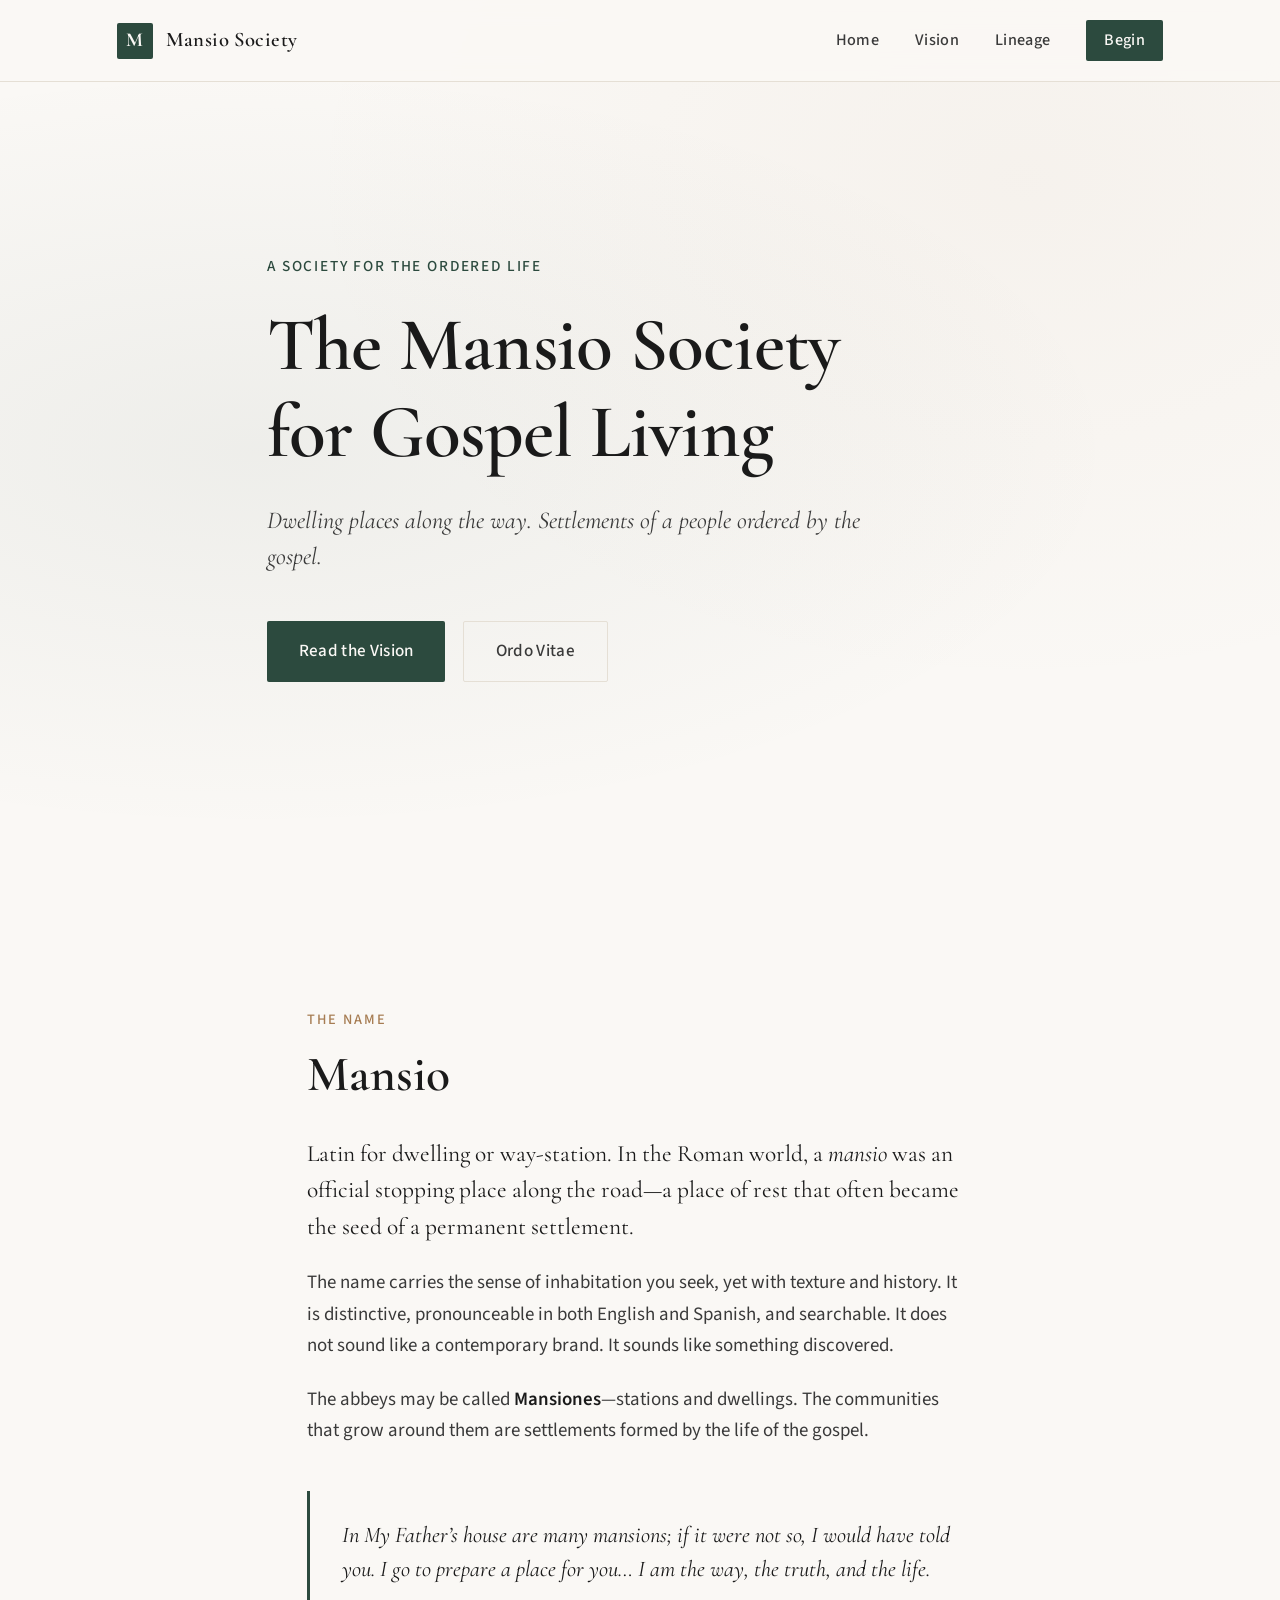
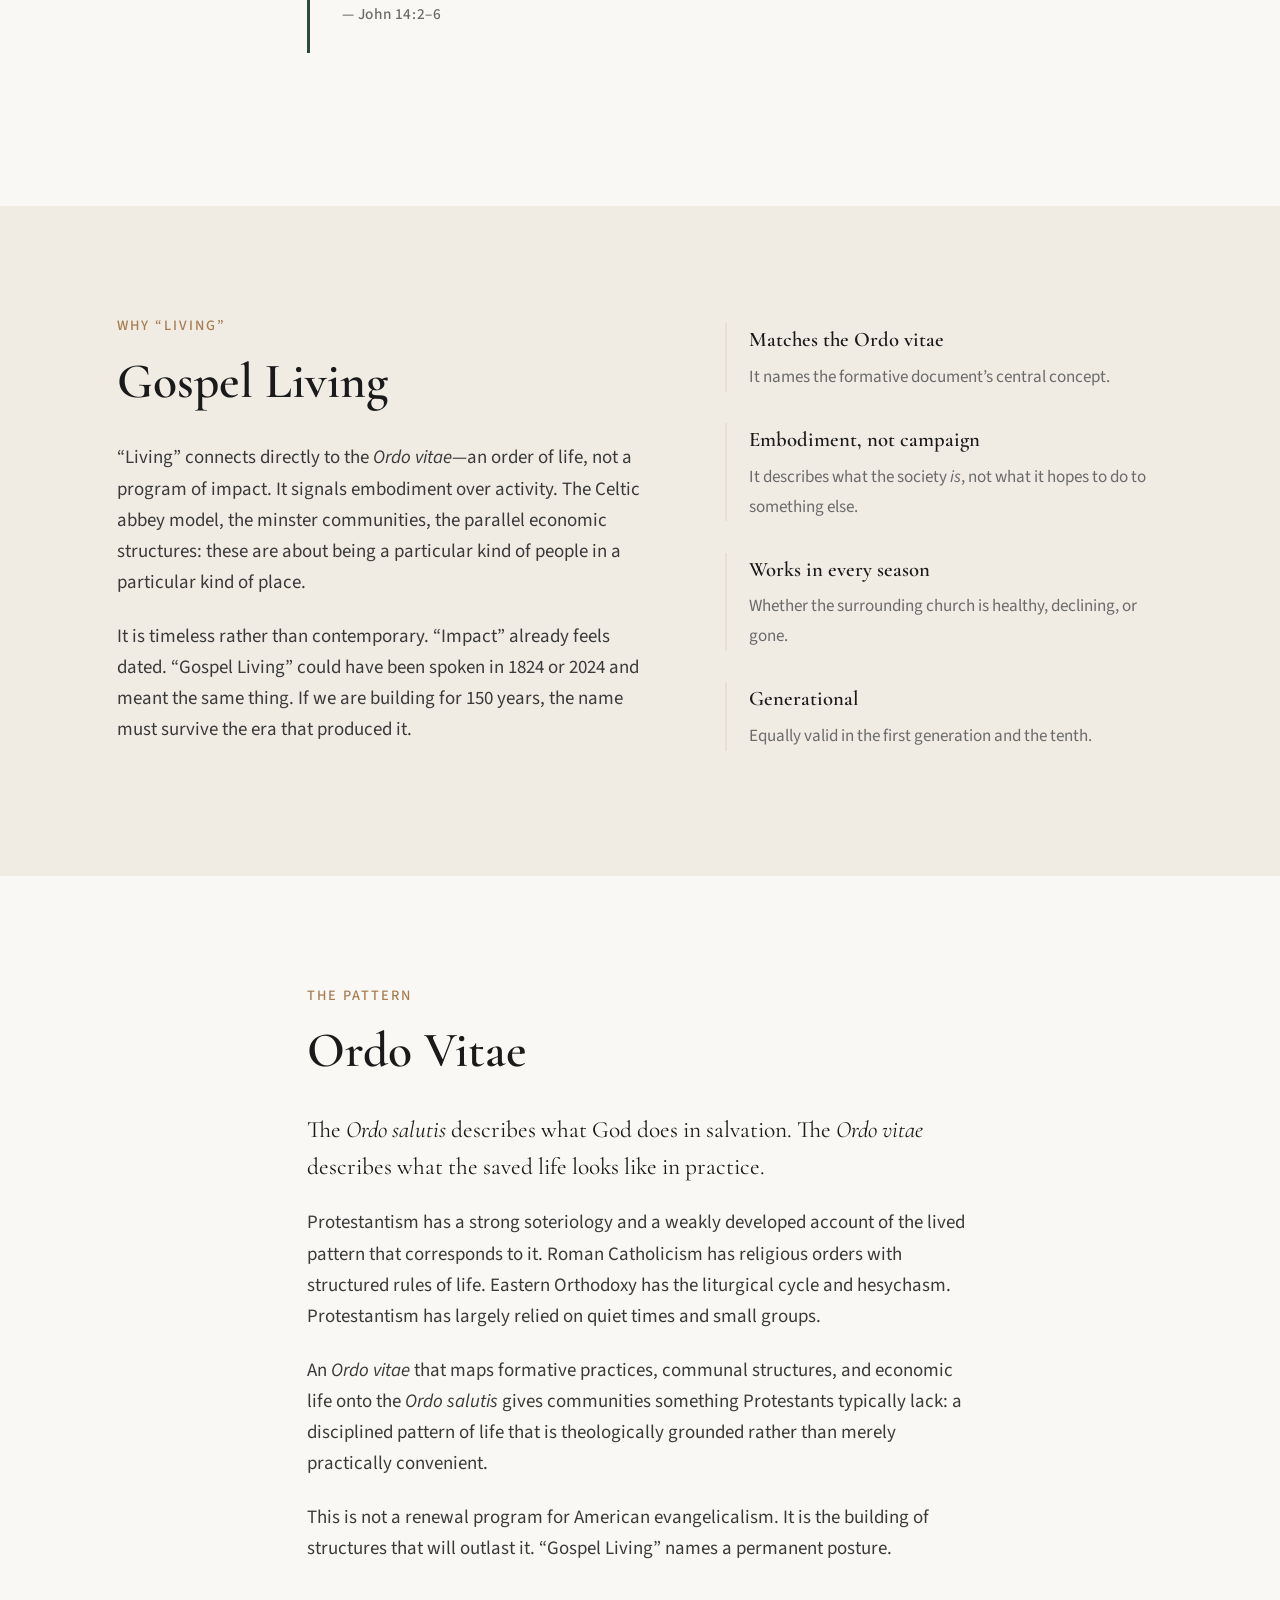
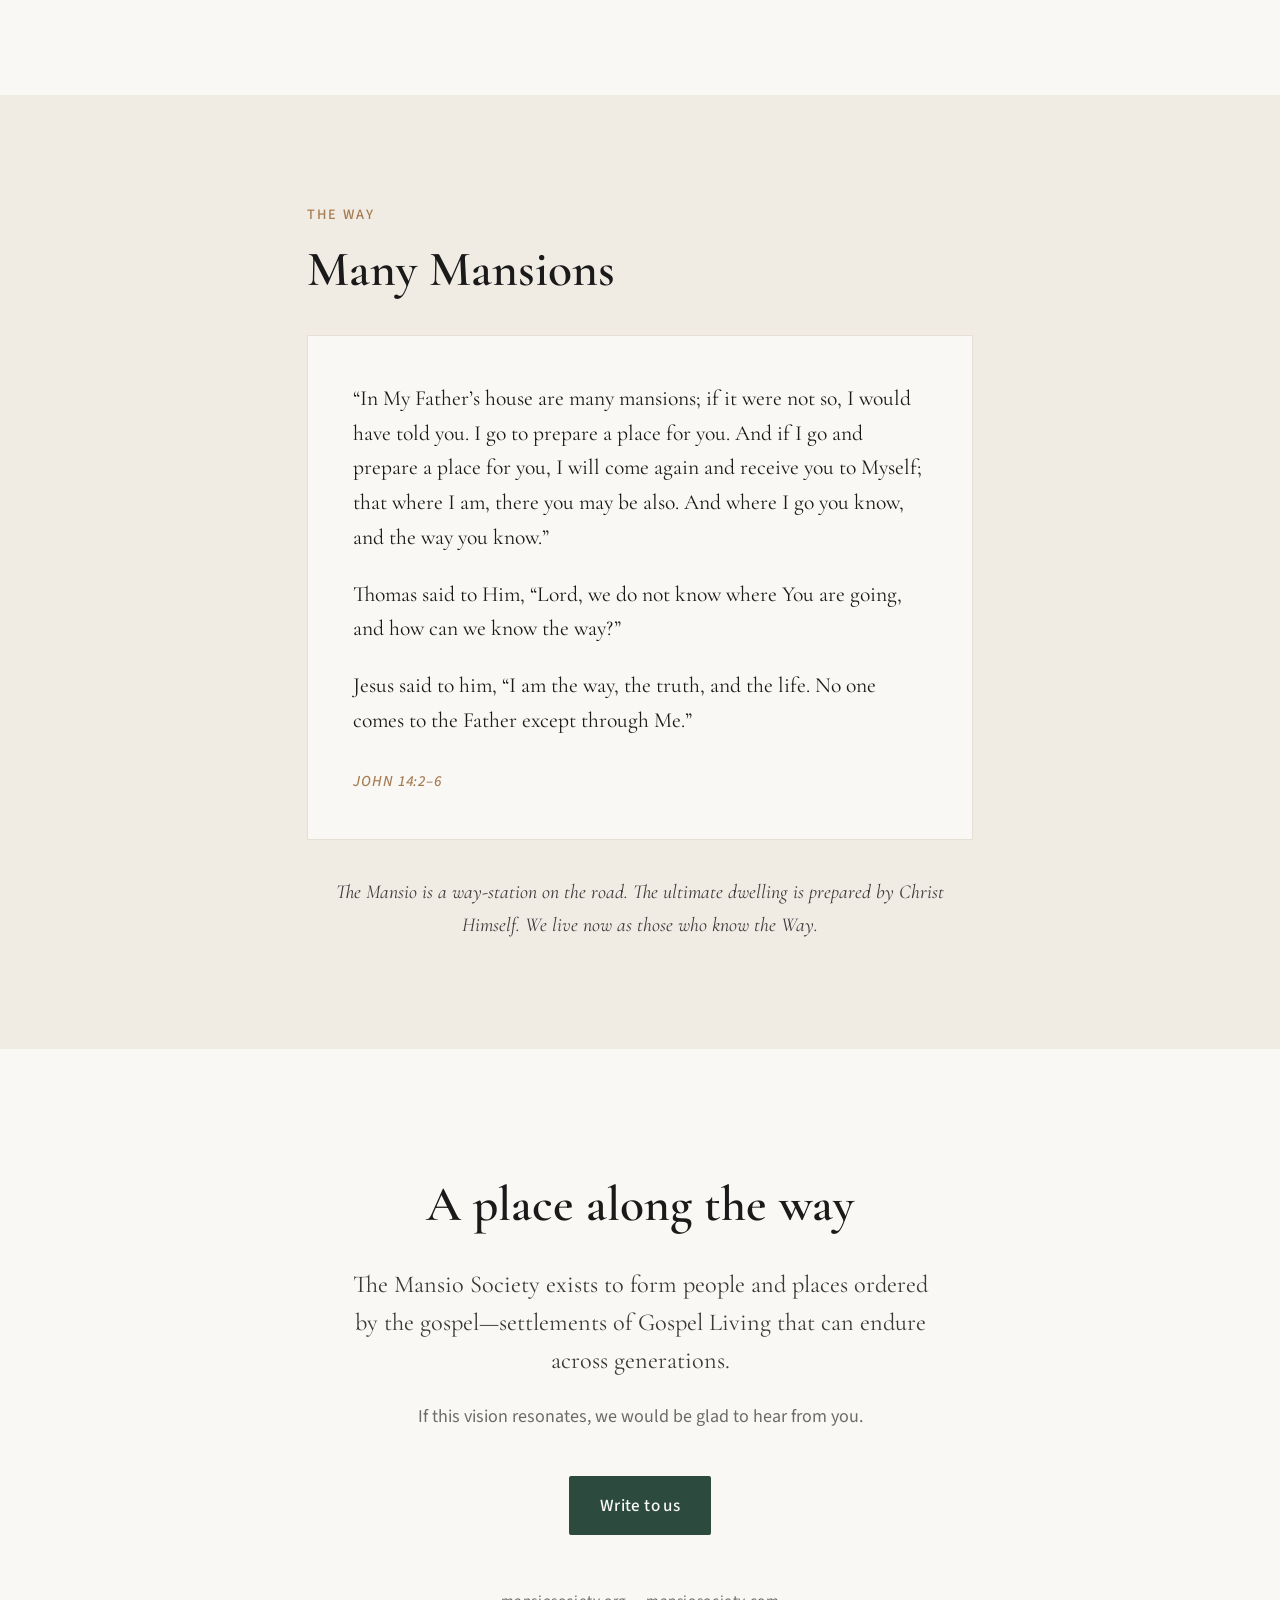
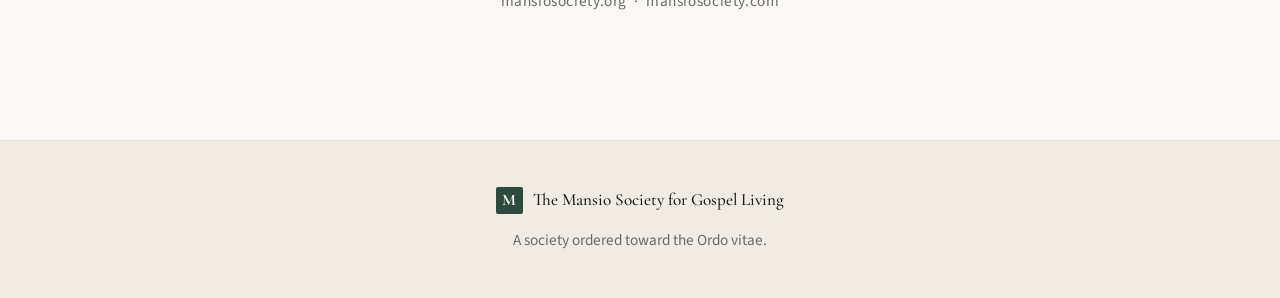
==== index.html @ 3f47507f "Initial Inhabit site for GitHub Pages." ====
<!DOCTYPE html>
<html lang="en">
<head>
  <meta charset="UTF-8">
  <meta name="viewport" content="width=device-width, initial-scale=1.0">
  <title>The Mansio Society for Gospel Living</title>
  <meta name="description" content="The Mansio Society for Gospel Living — a society ordered toward the Ordo vitae: the pattern of life that corresponds to the gospel.">
  <link rel="preconnect" href="https://fonts.googleapis.com">
  <link rel="preconnect" href="https://fonts.gstatic.com" crossorigin>
  <link href="https://fonts.googleapis.com/css2?family=Cormorant+Garamond:ital,wght@0,400;0,500;0,600;0,700;1,400;1,500&family=Source+Sans+3:ital,wght@0,300;0,400;0,500;0,600;1,400&display=swap" rel="stylesheet">
  <link rel="stylesheet" href="styles.css">
</head>
<body>
  <!-- Navigation -->
  <header class="site-header">
    <div class="container header-inner">
      <a href="index.html" class="logo">
        <span class="logo-mark">M</span>
        <span class="logo-text">Mansio Society</span>
      </a>
      <nav class="nav">
        <a href="index.html">Home</a>
        <a href="vision.html">Vision</a>
        <a href="intellectual-lineage.html">Lineage</a>
        <a href="index.html#contact" class="nav-cta">Begin</a>
      </nav>
      <button class="menu-toggle" aria-label="Menu">
        <span></span><span></span>
      </button>
    </div>
  </header>

  <!-- Hero -->
  <section class="hero">
    <div class="hero-bg"></div>
    <div class="container hero-content">
      <p class="eyebrow">A society for the ordered life</p>
      <h1>The Mansio Society<br>for Gospel Living</h1>
      <p class="hero-lead">
        Dwelling places along the way. Settlements of a people ordered by the gospel.
      </p>
      <div class="hero-actions">
        <a href="vision.html" class="btn btn-primary">Read the Vision</a>
        <a href="index.html#ordo" class="btn btn-ghost">Ordo Vitae</a>
      </div>
    </div>
  </section>

  <!-- The Name -->
  <section id="name" class="section section-name">
    <div class="container narrow">
      <p class="section-label">The Name</p>
      <h2>Mansio</h2>
      <div class="prose">
        <p class="lead">
          Latin for dwelling or way-station. In the Roman world, a <em>mansio</em> was an official stopping place along the road—a place of rest that often became the seed of a permanent settlement.
        </p>
        <p>
          The name carries the sense of inhabitation you seek, yet with texture and history. It is distinctive, pronounceable in both English and Spanish, and searchable. It does not sound like a contemporary brand. It sounds like something discovered.
        </p>
        <p>
          The abbeys may be called <strong>Mansiones</strong>—stations and dwellings. The communities that grow around them are settlements formed by the life of the gospel.
        </p>
        <blockquote>
          In My Father’s house are many mansions; if it were not so, I would have told you. I go to prepare a place for you… I am the way, the truth, and the life.
          <cite>— John 14:2–6</cite>
        </blockquote>
      </div>
    </div>
  </section>

  <!-- Gospel Living -->
  <section id="living" class="section section-living">
    <div class="container">
      <div class="two-col">
        <div class="col-text">
          <p class="section-label">Why “Living”</p>
          <h2>Gospel Living</h2>
          <div class="prose">
            <p>
              “Living” connects directly to the <em>Ordo vitae</em>—an order of life, not a program of impact. It signals embodiment over activity. The Celtic abbey model, the minster communities, the parallel economic structures: these are about being a particular kind of people in a particular kind of place.
            </p>
            <p>
              It is timeless rather than contemporary. “Impact” already feels dated. “Gospel Living” could have been spoken in 1824 or 2024 and meant the same thing. If we are building for 150 years, the name must survive the era that produced it.
            </p>
          </div>
        </div>
        <div class="col-points">
          <ul class="point-list">
            <li>
              <strong>Matches the Ordo vitae</strong>
              <span>It names the formative document’s central concept.</span>
            </li>
            <li>
              <strong>Embodiment, not campaign</strong>
              <span>It describes what the society <em>is</em>, not what it hopes to do to something else.</span>
            </li>
            <li>
              <strong>Works in every season</strong>
              <span>Whether the surrounding church is healthy, declining, or gone.</span>
            </li>
            <li>
              <strong>Generational</strong>
              <span>Equally valid in the first generation and the tenth.</span>
            </li>
          </ul>
        </div>
      </div>
    </div>
  </section>

  <!-- Ordo Vitae -->
  <section id="ordo" class="section section-ordo">
    <div class="container narrow">
      <p class="section-label">The Pattern</p>
      <h2>Ordo Vitae</h2>
      <div class="prose">
        <p class="lead">
          The <em>Ordo salutis</em> describes what God does in salvation. The <em>Ordo vitae</em> describes what the saved life looks like in practice.
        </p>
        <p>
          Protestantism has a strong soteriology and a weakly developed account of the lived pattern that corresponds to it. Roman Catholicism has religious orders with structured rules of life. Eastern Orthodoxy has the liturgical cycle and hesychasm. Protestantism has largely relied on quiet times and small groups.
        </p>
        <p>
          An <em>Ordo vitae</em> that maps formative practices, communal structures, and economic life onto the <em>Ordo salutis</em> gives communities something Protestants typically lack: a disciplined pattern of life that is theologically grounded rather than merely practically convenient.
        </p>
        <p>
          This is not a renewal program for American evangelicalism. It is the building of structures that will outlast it. “Gospel Living” names a permanent posture.
        </p>
      </div>
    </div>
  </section>

  <!-- Scripture / The Way -->
  <section id="scripture" class="section section-scripture">
    <div class="container narrow">
      <p class="section-label">The Way</p>
      <h2>Many Mansions</h2>
      <div class="scripture-block">
        <p>
          “In My Father’s house are many mansions; if it were not so, I would have told you. I go to prepare a place for you. And if I go and prepare a place for you, I will come again and receive you to Myself; that where I am, there you may be also. And where I go you know, and the way you know.”
        </p>
        <p>
          Thomas said to Him, “Lord, we do not know where You are going, and how can we know the way?”
        </p>
        <p>
          Jesus said to him, “I am the way, the truth, and the life. No one comes to the Father except through Me.”
        </p>
        <cite>John 14:2–6</cite>
      </div>
      <p class="scripture-note">
        The Mansio is a way-station on the road. The ultimate dwelling is prepared by Christ Himself. We live now as those who know the Way.
      </p>
    </div>
  </section>

  <!-- Closing invitation -->
  <section id="contact" class="section section-invite">
    <div class="container narrow center">
      <h2>A place along the way</h2>
      <p class="invite-text">
        The Mansio Society exists to form people and places ordered by the gospel—settlements of Gospel Living that can endure across generations.
      </p>
      <p class="invite-sub">
        If this vision resonates, we would be glad to hear from you.
      </p>
      <a href="mailto:hello@mansiosociety.org" class="btn btn-primary">Write to us</a>
      <p class="domains">
        mansiosociety.org &nbsp;·&nbsp; mansiosociety.com
      </p>
    </div>
  </section>

  <!-- Footer -->
  <footer class="site-footer">
    <div class="container footer-inner">
      <div class="footer-brand">
        <span class="logo-mark small">M</span>
        <span>The Mansio Society for Gospel Living</span>
      </div>
      <p class="footer-note">
        A society ordered toward the Ordo vitae.
      </p>
    </div>
  </footer>

  <script>
    // Simple mobile menu
    const toggle = document.querySelector('.menu-toggle');
    const nav = document.querySelector('.nav');
    toggle?.addEventListener('click', () => {
      nav.classList.toggle('open');
      toggle.classList.toggle('open');
    });

    // Smooth scroll for anchor links
    document.querySelectorAll('a[href^="#"]').forEach(anchor => {
      anchor.addEventListener('click', function (e) {
        e.preventDefault();
        const target = document.querySelector(this.getAttribute('href'));
        if (target) {
          target.scrollIntoView({ behavior: 'smooth', block: 'start' });
          nav.classList.remove('open');
          toggle.classList.remove('open');
        }
      });
    });
  </script>
</body>
</html>
---- styles.css ----
/* ========================================
   The Mansio Society for Gospel Living
   Clean, contemplative, classical aesthetic
   ======================================== */

:root {
  --ink: #1a1a1a;
  --ink-soft: #3a3a3a;
  --muted: #6b6b6b;
  --paper: #faf8f5;
  --paper-dark: #f0ebe3;
  --accent: #2c4a3e;          /* deep forest green */
  --accent-light: #3d6b58;
  --gold: #a67c52;
  --border: #e5dfd5;
  --serif: 'Cormorant Garamond', Georgia, serif;
  --sans: 'Source Sans 3', system-ui, sans-serif;
}

*, *::before, *::after {
  box-sizing: border-box;
  margin: 0;
  padding: 0;
}

html {
  scroll-behavior: smooth;
  font-size: 18px;
}

body {
  font-family: var(--sans);
  font-weight: 400;
  line-height: 1.65;
  color: var(--ink);
  background: var(--paper);
  -webkit-font-smoothing: antialiased;
}

img { max-width: 100%; display: block; }
a { color: inherit; text-decoration: none; }
ul { list-style: none; }

.container {
  width: 100%;
  max-width: 1100px;
  margin: 0 auto;
  padding: 0 1.5rem;
}

.container.narrow {
  max-width: 720px;
}

.center { text-align: center; }

/* ========== Header ========== */
.site-header {
  position: fixed;
  top: 0;
  left: 0;
  right: 0;
  z-index: 100;
  background: rgba(250, 248, 245, 0.92);
  backdrop-filter: blur(12px);
  border-bottom: 1px solid var(--border);
}

.header-inner {
  display: flex;
  align-items: center;
  justify-content: space-between;
  height: 4.5rem;
}

.logo {
  display: flex;
  align-items: center;
  gap: 0.7rem;
  font-family: var(--serif);
  font-weight: 600;
  font-size: 1.15rem;
  letter-spacing: 0.02em;
}

.logo-mark {
  display: flex;
  align-items: center;
  justify-content: center;
  width: 2rem;
  height: 2rem;
  background: var(--accent);
  color: var(--paper);
  font-family: var(--serif);
  font-weight: 700;
  font-size: 1.1rem;
  border-radius: 2px;
}

.logo-mark.small {
  width: 1.5rem;
  height: 1.5rem;
  font-size: 0.9rem;
}

.nav {
  display: flex;
  align-items: center;
  gap: 2rem;
}

.nav a {
  font-size: 0.9rem;
  font-weight: 500;
  color: var(--ink-soft);
  letter-spacing: 0.02em;
  transition: color 0.2s;
}

.nav a:hover {
  color: var(--accent);
}

.nav-cta {
  padding: 0.4rem 1rem;
  background: var(--accent);
  color: var(--paper) !important;
  border-radius: 2px;
  font-weight: 500;
}

.nav-cta:hover {
  background: var(--accent-light);
}

.menu-toggle {
  display: none;
  flex-direction: column;
  gap: 5px;
  background: none;
  border: none;
  cursor: pointer;
  padding: 0.5rem;
}

.menu-toggle span {
  display: block;
  width: 22px;
  height: 1.5px;
  background: var(--ink);
  transition: 0.2s;
}

/* ========== Hero ========== */
.hero {
  position: relative;
  min-height: 100vh;
  display: flex;
  align-items: center;
  padding: 8rem 0 6rem;
  overflow: hidden;
}

.hero-bg {
  position: absolute;
  inset: 0;
  background:
    radial-gradient(ellipse at 20% 50%, rgba(44, 74, 62, 0.06) 0%, transparent 60%),
    radial-gradient(ellipse at 80% 20%, rgba(166, 124, 82, 0.05) 0%, transparent 50%),
    var(--paper);
  z-index: -1;
}

.hero-content {
  max-width: 800px;
}

.eyebrow {
  font-size: 0.85rem;
  font-weight: 500;
  letter-spacing: 0.12em;
  text-transform: uppercase;
  color: var(--accent);
  margin-bottom: 1.25rem;
}

.hero h1 {
  font-family: var(--serif);
  font-weight: 600;
  font-size: clamp(2.6rem, 6vw, 4.2rem);
  line-height: 1.15;
  letter-spacing: -0.01em;
  color: var(--ink);
  margin-bottom: 1.5rem;
}

.hero-lead {
  font-family: var(--serif);
  font-size: 1.35rem;
  font-weight: 400;
  font-style: italic;
  color: var(--ink-soft);
  max-width: 34rem;
  margin-bottom: 2.5rem;
  line-height: 1.5;
}

.hero-actions {
  display: flex;
  flex-wrap: wrap;
  gap: 1rem;
}

/* ========== Buttons ========== */
.btn {
  display: inline-flex;
  align-items: center;
  justify-content: center;
  padding: 0.85rem 1.75rem;
  font-family: var(--sans);
  font-size: 0.95rem;
  font-weight: 500;
  letter-spacing: 0.02em;
  border-radius: 2px;
  transition: all 0.2s;
  cursor: pointer;
  border: none;
}

.btn-primary {
  background: var(--accent);
  color: var(--paper);
}

.btn-primary:hover {
  background: var(--accent-light);
}

.btn-ghost {
  background: transparent;
  color: var(--ink-soft);
  border: 1px solid var(--border);
}

.btn-ghost:hover {
  border-color: var(--accent);
  color: var(--accent);
}

/* ========== Sections ========== */
.section {
  padding: 6rem 0;
}

.section-label {
  font-size: 0.8rem;
  font-weight: 500;
  letter-spacing: 0.14em;
  text-transform: uppercase;
  color: var(--gold);
  margin-bottom: 0.75rem;
}

h2 {
  font-family: var(--serif);
  font-weight: 600;
  font-size: clamp(2rem, 4vw, 2.75rem);
  line-height: 1.2;
  margin-bottom: 1.75rem;
  color: var(--ink);
}

.prose p {
  margin-bottom: 1.25rem;
  color: var(--ink-soft);
  font-size: 1.05rem;
}

.prose .lead {
  font-family: var(--serif);
  font-size: 1.3rem;
  font-weight: 400;
  color: var(--ink);
  line-height: 1.55;
}

.prose em {
  font-style: italic;
}

.prose strong {
  font-weight: 600;
  color: var(--ink);
}

blockquote {
  margin: 2.5rem 0;
  padding: 1.5rem 0 1.5rem 1.75rem;
  border-left: 3px solid var(--accent);
  font-family: var(--serif);
  font-size: 1.25rem;
  font-style: italic;
  color: var(--ink);
  line-height: 1.5;
}

blockquote cite {
  display: block;
  margin-top: 1rem;
  font-family: var(--sans);
  font-size: 0.85rem;
  font-style: normal;
  font-weight: 500;
  letter-spacing: 0.04em;
  color: var(--muted);
}

/* ========== Two Column ========== */
.two-col {
  display: grid;
  grid-template-columns: 1.1fr 0.9fr;
  gap: 4rem;
  align-items: start;
}

.point-list {
  display: flex;
  flex-direction: column;
  gap: 1.75rem;
  padding-top: 0.5rem;
}

.point-list li {
  padding-left: 1.25rem;
  border-left: 2px solid var(--border);
}

.point-list strong {
  display: block;
  font-family: var(--serif);
  font-size: 1.15rem;
  font-weight: 600;
  color: var(--ink);
  margin-bottom: 0.25rem;
}

.point-list span {
  font-size: 0.95rem;
  color: var(--muted);
  line-height: 1.5;
}

/* ========== Scripture ========== */
.section-scripture {
  background: var(--paper-dark);
}

.scripture-block {
  margin: 2rem 0;
  padding: 2.5rem;
  background: var(--paper);
  border: 1px solid var(--border);
}

.scripture-block p {
  font-family: var(--serif);
  font-size: 1.2rem;
  line-height: 1.6;
  color: var(--ink);
  margin-bottom: 1.25rem;
}

.scripture-block p:last-of-type {
  margin-bottom: 0;
}

.scripture-block cite {
  display: block;
  margin-top: 1.75rem;
  font-family: var(--sans);
  font-size: 0.85rem;
  font-weight: 500;
  letter-spacing: 0.06em;
  text-transform: uppercase;
  color: var(--gold);
}

.scripture-note {
  font-family: var(--serif);
  font-style: italic;
  font-size: 1.1rem;
  color: var(--ink-soft);
  text-align: center;
  margin-top: 2rem;
}

/* ========== Invite ========== */
.section-invite {
  padding: 7rem 0;
}

.invite-text {
  font-family: var(--serif);
  font-size: 1.35rem;
  line-height: 1.55;
  color: var(--ink-soft);
  max-width: 32rem;
  margin: 0 auto 1.25rem;
}

.invite-sub {
  font-size: 1rem;
  color: var(--muted);
  margin-bottom: 2.5rem;
}

.domains {
  margin-top: 3rem;
  font-size: 0.85rem;
  letter-spacing: 0.04em;
  color: var(--muted);
}

/* ========== Footer ========== */
.site-footer {
  padding: 2.5rem 0;
  border-top: 1px solid var(--border);
  background: var(--paper-dark);
}

.footer-inner {
  display: flex;
  flex-direction: column;
  align-items: center;
  gap: 0.75rem;
  text-align: center;
}

.footer-brand {
  display: flex;
  align-items: center;
  gap: 0.6rem;
  font-family: var(--serif);
  font-size: 0.95rem;
  font-weight: 500;
}

.footer-note {
  font-size: 0.85rem;
  color: var(--muted);
}

/* ========== Section backgrounds ========== */
.section-name {
  background: var(--paper);
}

.section-living {
  background: var(--paper-dark);
}

.section-ordo {
  background: var(--paper);
}

/* ========== Responsive ========== */
@media (max-width: 800px) {
  .two-col {
    grid-template-columns: 1fr;
    gap: 3rem;
  }

  .nav {
    display: none;
    position: absolute;
    top: 100%;
    left: 0;
    right: 0;
    flex-direction: column;
    gap: 0;
    background: var(--paper);
    border-bottom: 1px solid var(--border);
    padding: 1rem 0;
  }

  .nav.open {
    display: flex;
  }

  .nav a {
    padding: 0.9rem 1.5rem;
    width: 100%;
  }

  .nav-cta {
    margin: 0.5rem 1.5rem;
    text-align: center;
  }

  .menu-toggle {
    display: flex;
  }

  .menu-toggle.open span:first-child {
    transform: rotate(45deg) translate(4px, 4px);
  }

  .menu-toggle.open span:last-child {
    transform: rotate(-45deg) translate(4px, -4px);
  }

  .hero {
    min-height: auto;
    padding: 7rem 0 4rem;
  }

  .section {
    padding: 4.5rem 0;
  }

  .scripture-block {
    padding: 1.75rem;
  }
}

@media (max-width: 500px) {
  html { font-size: 16px; }

  .hero h1 {
    font-size: 2.4rem;
  }

  .hero-lead {
    font-size: 1.15rem;
  }
}

/* ========================================
   Paper / Vision Page Styles
   ======================================== */

.page-paper .site-header {
  background: rgba(250, 248, 245, 0.95);
}

.nav a.active {
  color: var(--accent);
  font-weight: 600;
}

/* Paper Hero */
.paper-hero {
  padding: 8rem 0 3rem;
  text-align: center;
  background:
    radial-gradient(ellipse at 50% 0%, rgba(44, 74, 62, 0.05) 0%, transparent 60%),
    var(--paper);
}

.paper-hero h1 {
  font-family: var(--serif);
  font-weight: 600;
  font-size: clamp(2.8rem, 7vw, 4rem);
  line-height: 1.1;
  letter-spacing: -0.02em;
  margin-bottom: 0.75rem;
  color: var(--ink);
}

.paper-subtitle {
  font-family: var(--serif);
  font-size: 1.35rem;
  font-style: italic;
  color: var(--ink-soft);
  max-width: 28rem;
  margin: 0 auto;
  line-height: 1.4;
}

/* Table of Contents */
.paper-toc {
  padding: 2.5rem 0 1rem;
  margin-bottom: 1rem;
  border-bottom: 1px solid var(--border);
}

.paper-toc ol {
  list-style: none;
  counter-reset: toc;
  display: grid;
  grid-template-columns: 1fr 1fr;
  gap: 0.6rem 2rem;
}

.paper-toc li {
  counter-increment: toc;
  font-size: 0.95rem;
}

.paper-toc li::before {
  content: counter(toc, upper-roman) ".";
  font-family: var(--serif);
  font-weight: 600;
  color: var(--gold);
  margin-right: 0.5rem;
  min-width: 1.5rem;
  display: inline-block;
}

.paper-toc a {
  color: var(--ink-soft);
  transition: color 0.15s;
}

.paper-toc a:hover {
  color: var(--accent);
}

/* Paper Body */
.paper {
  padding-bottom: 4rem;
}

.paper-section {
  padding: 3.5rem 0 1rem;
  border-top: 1px solid transparent;
}

.paper-section:first-of-type {
  padding-top: 2rem;
}

.paper-section h2 {
  font-family: var(--serif);
  font-weight: 600;
  font-size: clamp(1.6rem, 3.5vw, 2rem);
  line-height: 1.25;
  margin-bottom: 1.5rem;
  color: var(--ink);
  display: flex;
  align-items: baseline;
  gap: 0.85rem;
}

.section-num {
  font-size: 0.85em;
  color: var(--gold);
  font-weight: 500;
  letter-spacing: 0.02em;
  min-width: 1.6rem;
}

.paper .prose p {
  margin-bottom: 1.35rem;
  font-size: 1.05rem;
  line-height: 1.75;
  color: var(--ink-soft);
}

.paper .prose p:last-child {
  margin-bottom: 0;
}

.paper .prose strong {
  font-weight: 600;
  color: var(--ink);
}

.paper .prose em {
  font-style: italic;
}

.paper .prose sup {
  font-size: 0.7em;
  vertical-align: super;
  color: var(--gold);
}

/* Closing */
.paper-closing {
  margin-top: 4rem;
  padding-top: 3rem;
  border-top: 1px solid var(--border);
  text-align: center;
}

.closing-sig {
  font-family: var(--serif);
  font-size: 1.15rem;
  line-height: 1.6;
  color: var(--ink);
  margin-bottom: 2.5rem;
}

.companion {
  background: var(--paper-dark);
  border: 1px solid var(--border);
  padding: 1.75rem 2rem;
  margin-bottom: 2.5rem;
  text-align: left;
}

.companion h3 {
  font-family: var(--serif);
  font-size: 1rem;
  font-weight: 600;
  letter-spacing: 0.04em;
  text-transform: uppercase;
  color: var(--gold);
  margin-bottom: 1rem;
}

.companion ul {
  list-style: none;
}

.companion li {
  font-size: 0.95rem;
  color: var(--ink-soft);
  padding: 0.35rem 0;
  border-bottom: 1px solid transparent;
}

.companion li:not(:last-child) {
  border-bottom-color: var(--border);
}

.footnote {
  font-size: 0.85rem;
  color: var(--muted);
  line-height: 1.5;
  text-align: left;
  max-width: 32rem;
  margin: 0 auto;
}

.footnote em {
  font-style: italic;
}

/* Responsive adjustments for paper */
@media (max-width: 700px) {
  .paper-toc ol {
    grid-template-columns: 1fr;
  }

  .paper-hero {
    padding: 7rem 0 2.5rem;
  }

  .paper-section {
    padding: 2.75rem 0 0.5rem;
  }

  .companion {
    padding: 1.5rem;
  }
}

/* ========================================
   Intellectual Lineage Page
   ======================================== */

.page-lineage .site-header {
  background: rgba(250, 248, 245, 0.95);
}

/* Hero */
.lineage-hero {
  padding: 8rem 0 2.5rem;
  text-align: left;
}

.lineage-hero h1 {
  font-family: var(--serif);
  font-weight: 600;
  font-size: clamp(2.8rem, 7vw, 4.2rem);
  line-height: 1.1;
  letter-spacing: -0.02em;
  margin-bottom: 1.25rem;
  color: var(--ink);
}

.lineage-hero h1 em {
  font-style: italic;
  color: var(--ink-soft);
  font-weight: 500;
}

.lineage-standfirst {
  font-family: var(--serif);
  font-size: 1.2rem;
  line-height: 1.55;
  color: var(--ink-soft);
  max-width: 42rem;
  margin-bottom: 2rem;
}

.lineage-keyline {
  display: flex;
  flex-wrap: wrap;
  gap: 1.25rem 2rem;
  padding: 1rem 0;
  border-top: 1px solid var(--border);
  border-bottom: 1px solid var(--border);
  font-size: 0.8rem;
  letter-spacing: 0.08em;
  text-transform: uppercase;
  color: var(--muted);
  margin-bottom: 1.5rem;
}

.lineage-keyline .k {
  display: flex;
  align-items: center;
  gap: 0.5rem;
}

.lineage-keyline .pilcrow {
  color: var(--accent);
  font-family: var(--serif);
  font-size: 1.1rem;
  letter-spacing: 0;
}

.lineage-keyline .lozenge {
  width: 6px;
  height: 6px;
  border: 1px solid var(--muted);
  transform: rotate(45deg);
  display: inline-block;
}

.lineage-controls {
  display: flex;
  align-items: center;
  gap: 1.25rem;
  flex-wrap: wrap;
}

.expand-btn {
  font-size: 0.8rem;
  letter-spacing: 0.06em;
  text-transform: uppercase;
  padding: 0.65rem 1.25rem;
}

.tally {
  font-size: 0.8rem;
  letter-spacing: 0.06em;
  text-transform: uppercase;
  color: var(--muted);
}

/* The scroll / timeline */
.lineage-scroll {
  position: relative;
  max-width: 920px;
  margin: 2rem auto 0;
  padding-bottom: 3rem;
}

/* Double rule spine */
.lineage-scroll::before,
.lineage-scroll::after {
  content: "";
  position: absolute;
  top: 0;
  bottom: 0;
  width: 1px;
  background: var(--border);
}
.lineage-scroll::before { left: 152px; }
.lineage-scroll::after  { left: 156px; }

.era {
  position: relative;
  padding: 2.5rem 0 0.5rem;
}

.era-label {
  position: sticky;
  top: 4.5rem; /* below fixed header */
  z-index: 2;
  background: var(--paper);
  padding: 1rem 0 0.85rem 180px;
  border-bottom: 1px solid transparent;
}

.era-label .roman {
  display: block;
  font-size: 0.75rem;
  font-weight: 500;
  letter-spacing: 0.16em;
  text-transform: uppercase;
  color: var(--gold);
  margin-bottom: 0.2rem;
}

.era-label .era-name {
  font-family: var(--serif);
  font-style: italic;
  font-size: 1.35rem;
  color: var(--ink);
}

.era-label .span {
  font-family: var(--sans);
  font-style: normal;
  font-size: 0.75rem;
  letter-spacing: 0.08em;
  color: var(--muted);
  margin-left: 0.75rem;
}

/* Entries */
.entry {
  display: grid;
  grid-template-columns: 136px 44px 1fr;
  align-items: baseline;
  padding: 0.55rem 0;
  position: relative;
}

.entry .date {
  grid-column: 1;
  text-align: right;
  font-size: 0.78rem;
  letter-spacing: 0.02em;
  color: var(--muted);
  white-space: nowrap;
  padding-right: 1rem;
}

.entry .mark {
  grid-column: 2;
  justify-self: center;
  position: relative;
  z-index: 1;
  background: var(--paper);
  line-height: 1;
  padding: 2px 0;
  color: var(--accent);
  font-size: 1.05rem;
  font-family: var(--serif);
}

.entry.rest .mark::before {
  content: "";
  display: block;
  width: 5px;
  height: 5px;
  border: 1px solid var(--muted);
  transform: rotate(45deg);
  margin: 6px auto;
}

.entry .body {
  grid-column: 3;
}

.entry-name {
  font-family: var(--serif);
  font-size: 1.2rem;
  font-weight: 500;
  letter-spacing: 0.005em;
  color: var(--ink);
}

.entry.rest .entry-name {
  font-weight: 400;
  color: var(--ink-soft);
  font-size: 1.05rem;
}

.gloss {
  display: block;
  font-size: 0.95rem;
  color: var(--ink-soft);
  max-width: 52ch;
  margin-top: 0.1rem;
  line-height: 1.45;
}

.entry.rest .gloss {
  color: var(--muted);
  font-size: 0.9rem;
}

/* Hide rest by default */
.entry.rest { display: none; }
body.all .entry.rest { display: grid; }

body.all .entry.rest {
  animation: settle 0.3s ease both;
}

@keyframes settle {
  from { opacity: 0; transform: translateY(-3px); }
  to   { opacity: 1; transform: none; }
}

/* Colophon */
.lineage-colophon {
  margin: 3rem auto 0;
  padding: 1.75rem 0 2rem;
  border-top: 1px solid var(--border);
  font-size: 0.95rem;
  color: var(--muted);
  line-height: 1.55;
}

.lineage-colophon .gold {
  color: var(--gold);
  font-style: italic;
}

/* Responsive */
@media (max-width: 800px) {
  .lineage-scroll::before { left: 14px; }
  .lineage-scroll::after  { left: 18px; }

  .era-label {
    padding-left: 44px;
    top: 4.5rem;
  }

  .entry {
    grid-template-columns: 28px 1fr;
    grid-template-areas:
      "mark date"
      "gap  body";
    padding: 0.75rem 0;
  }

  .entry .date {
    grid-area: date;
    text-align: left;
    padding: 0 0 0.15rem;
  }

  .entry .mark {
    grid-area: mark;
    justify-self: start;
    margin-left: -2px;
  }

  .entry .body {
    grid-area: body;
  }

  .entry-name {
    font-size: 1.1rem;
  }
}

@media (prefers-reduced-motion: reduce) {
  * { animation: none !important; transition: none !important; }
}
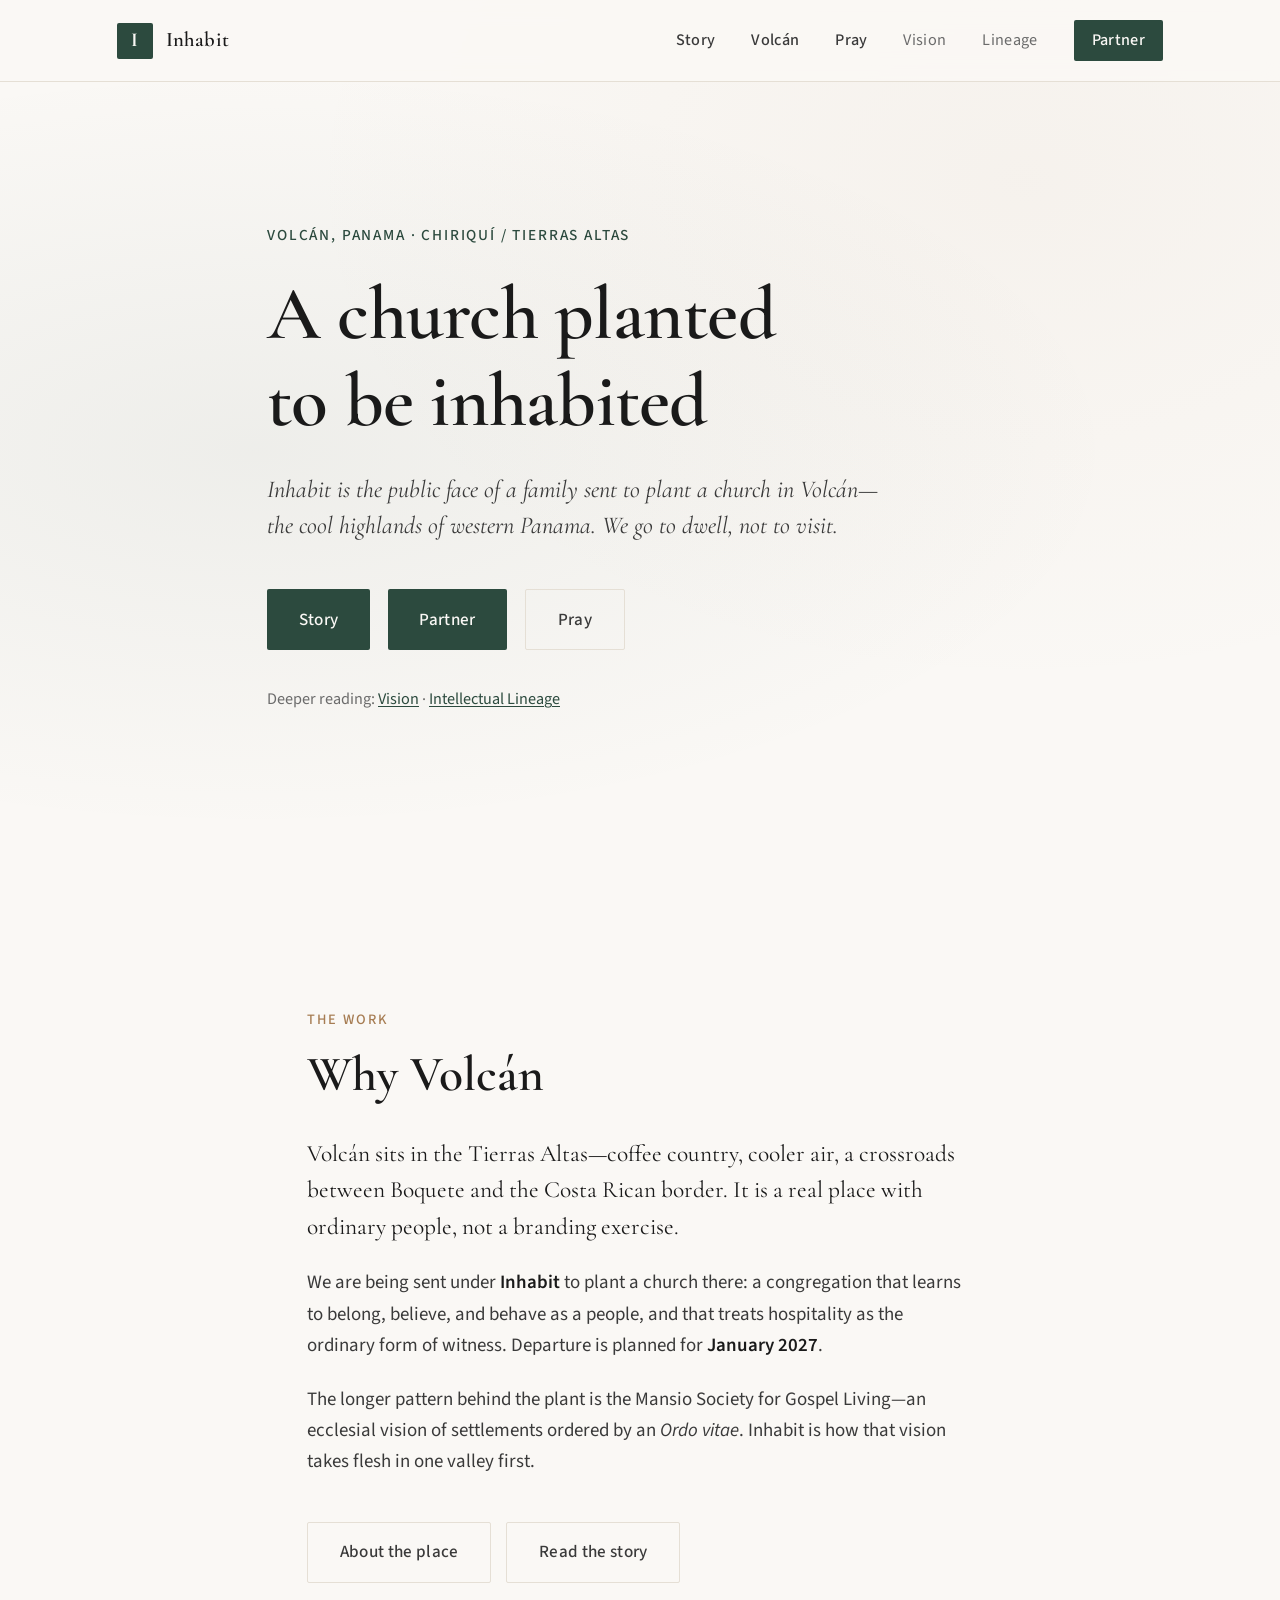
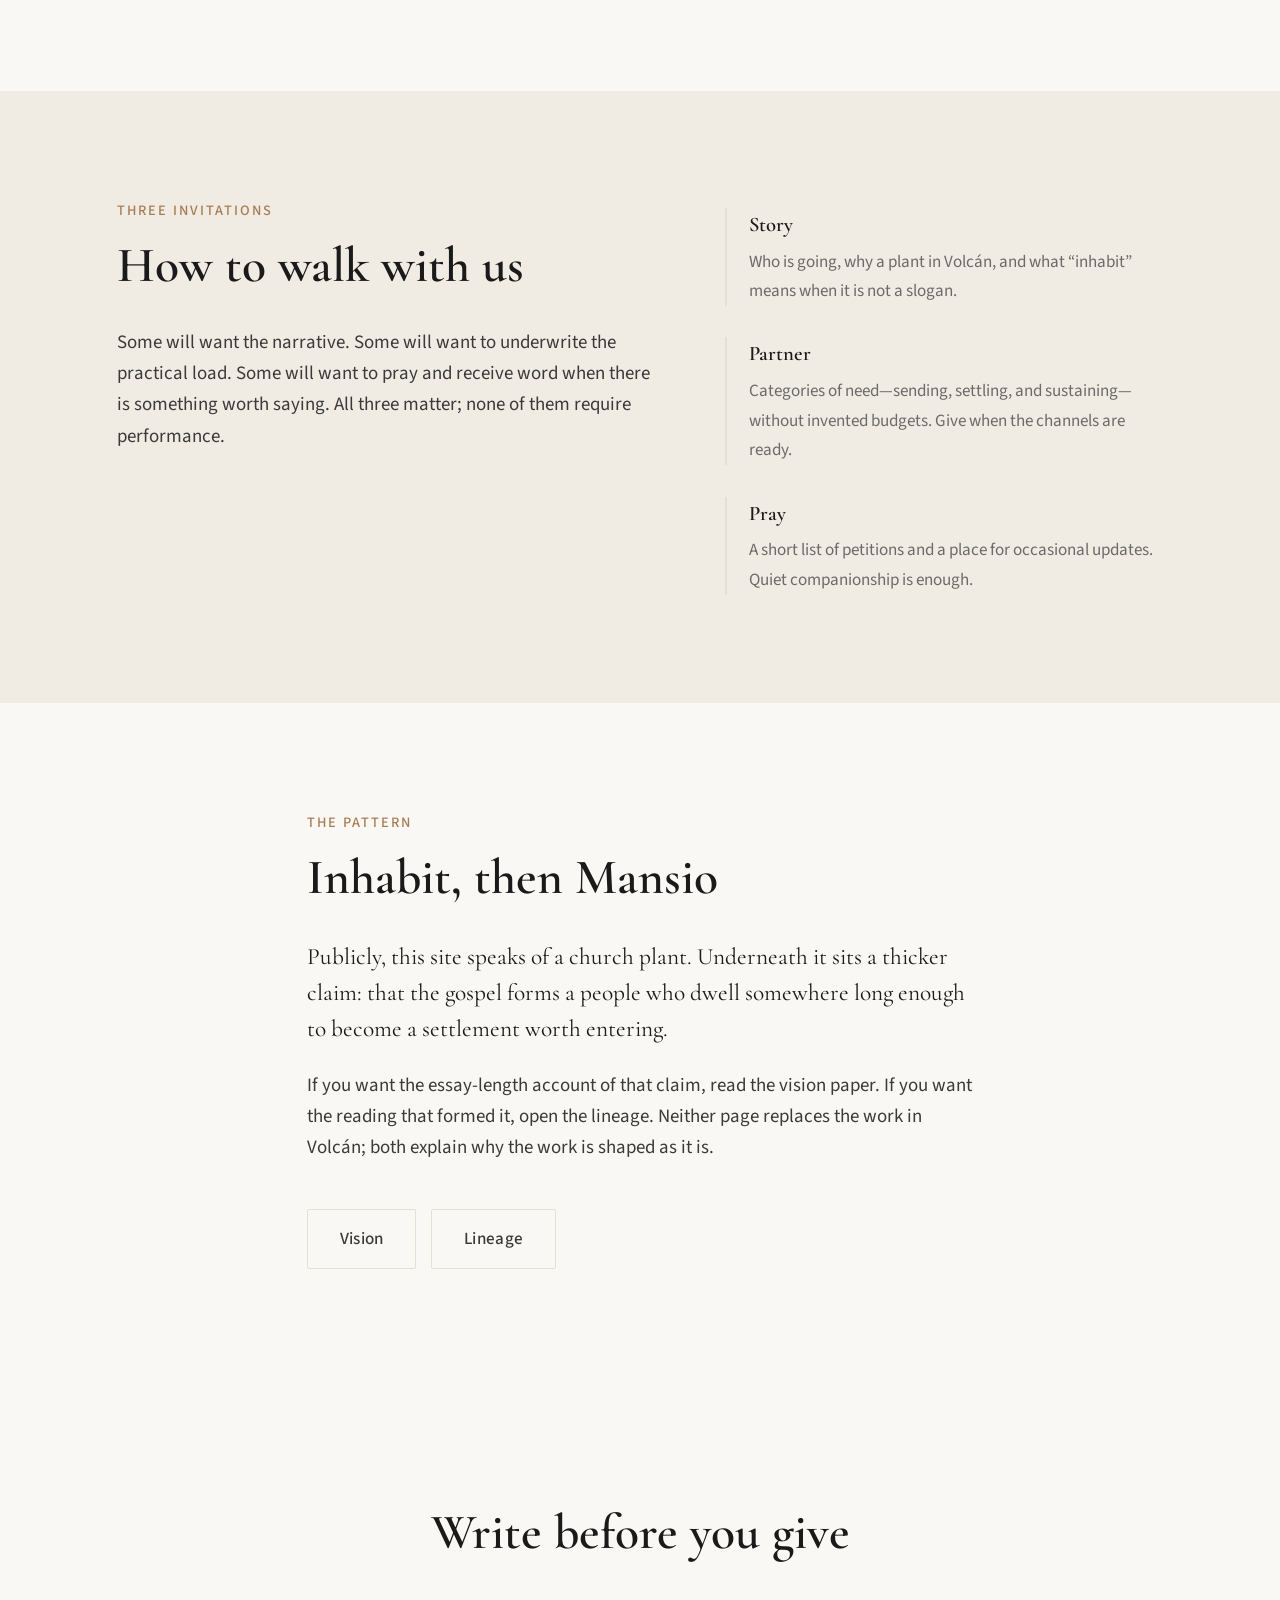
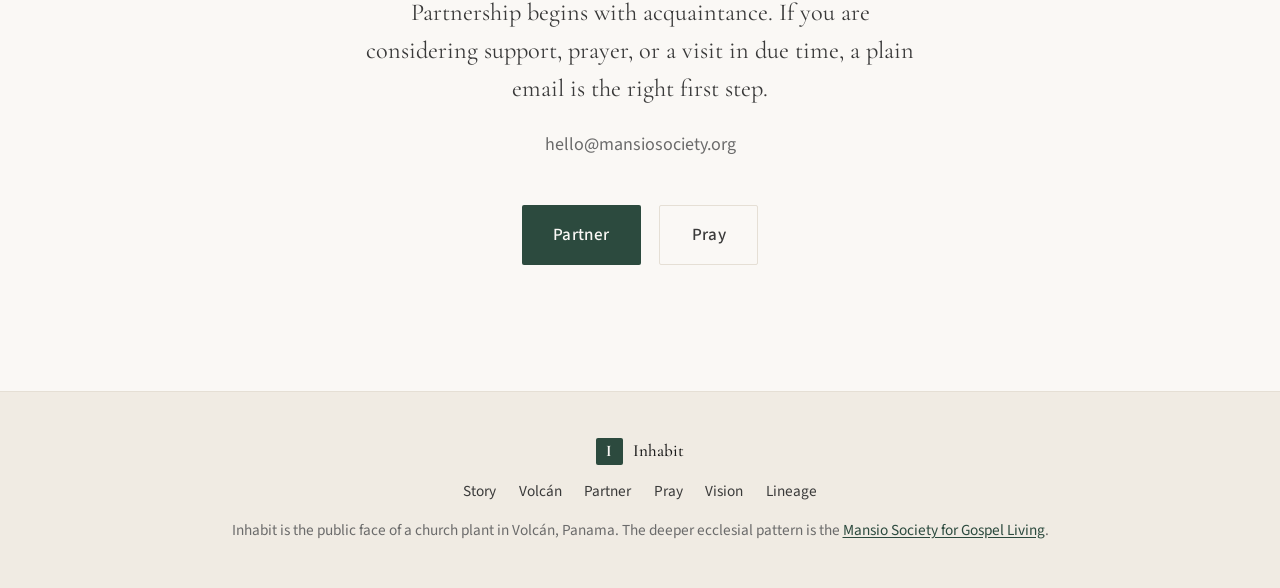
==== commit d6dc3dcc: "Add Volcán mission storytelling and partnership pages. Reframe the site around Inhabit’s church plan" ====
--- a/index.html
+++ b/index.html
@@ -3,26 +3,28 @@
 <head>
   <meta charset="UTF-8">
   <meta name="viewport" content="width=device-width, initial-scale=1.0">
-  <title>The Mansio Society for Gospel Living</title>
-  <meta name="description" content="The Mansio Society for Gospel Living — a society ordered toward the Ordo vitae: the pattern of life that corresponds to the gospel.">
+  <title>Inhabit — Planting in Volcán, Panama</title>
+  <meta name="description" content="Inhabit is the public face of a church plant in Volcán, Panama—Chiriquí’s Tierras Altas highlands. Story, partnership, and prayer.">
+  <link rel="icon" href="favicon.svg" type="image/svg+xml">
   <link rel="preconnect" href="https://fonts.googleapis.com">
   <link rel="preconnect" href="https://fonts.gstatic.com" crossorigin>
   <link href="https://fonts.googleapis.com/css2?family=Cormorant+Garamond:ital,wght@0,400;0,500;0,600;0,700;1,400;1,500&family=Source+Sans+3:ital,wght@0,300;0,400;0,500;0,600;1,400&display=swap" rel="stylesheet">
   <link rel="stylesheet" href="styles.css">
 </head>
 <body>
-  <!-- Navigation -->
   <header class="site-header">
     <div class="container header-inner">
       <a href="index.html" class="logo">
-        <span class="logo-mark">M</span>
-        <span class="logo-text">Mansio Society</span>
+        <span class="logo-mark">I</span>
+        <span class="logo-text">Inhabit</span>
       </a>
       <nav class="nav">
-        <a href="index.html">Home</a>
-        <a href="vision.html">Vision</a>
-        <a href="intellectual-lineage.html">Lineage</a>
-        <a href="index.html#contact" class="nav-cta">Begin</a>
+        <a href="mission.html">Story</a>
+        <a href="volcan.html">Volcán</a>
+        <a href="pray.html">Pray</a>
+        <a href="vision.html" class="nav-secondary">Vision</a>
+        <a href="intellectual-lineage.html" class="nav-secondary">Lineage</a>
+        <a href="partner.html" class="nav-cta">Partner</a>
       </nav>
       <button class="menu-toggle" aria-label="Menu">
         <span></span><span></span>
@@ -30,78 +32,75 @@
     </div>
   </header>
 
-  <!-- Hero -->
   <section class="hero">
     <div class="hero-bg"></div>
     <div class="container hero-content">
-      <p class="eyebrow">A society for the ordered life</p>
-      <h1>The Mansio Society<br>for Gospel Living</h1>
+      <p class="eyebrow">Volcán, Panama · Chiriquí / Tierras Altas</p>
+      <h1>A church planted<br>to be inhabited</h1>
       <p class="hero-lead">
-        Dwelling places along the way. Settlements of a people ordered by the gospel.
+        Inhabit is the public face of a family sent to plant a church in Volcán—the cool highlands of western Panama. We go to dwell, not to visit.
       </p>
       <div class="hero-actions">
-        <a href="vision.html" class="btn btn-primary">Read the Vision</a>
-        <a href="index.html#ordo" class="btn btn-ghost">Ordo Vitae</a>
+        <a href="mission.html" class="btn btn-primary">Story</a>
+        <a href="partner.html" class="btn btn-primary">Partner</a>
+        <a href="pray.html" class="btn btn-ghost">Pray</a>
+      </div>
+      <p class="hero-secondary-links">
+        Deeper reading:
+        <a href="vision.html">Vision</a>
+        <span aria-hidden="true">·</span>
+        <a href="intellectual-lineage.html">Intellectual Lineage</a>
+      </p>
+    </div>
+  </section>
+
+  <section class="section section-name">
+    <div class="container narrow">
+      <p class="section-label">The Work</p>
+      <h2>Why Volcán</h2>
+      <div class="prose">
+        <p class="lead">
+          Volcán sits in the Tierras Altas—coffee country, cooler air, a crossroads between Boquete and the Costa Rican border. It is a real place with ordinary people, not a branding exercise.
+        </p>
+        <p>
+          We are being sent under <strong>Inhabit</strong> to plant a church there: a congregation that learns to belong, believe, and behave as a people, and that treats hospitality as the ordinary form of witness. Departure is planned for <strong>January 2027</strong>.
+        </p>
+        <p>
+          The longer pattern behind the plant is the Mansio Society for Gospel Living—an ecclesial vision of settlements ordered by an <em>Ordo vitae</em>. Inhabit is how that vision takes flesh in one valley first.
+        </p>
+      </div>
+      <div class="page-actions">
+        <a href="volcan.html" class="btn btn-ghost">About the place</a>
+        <a href="mission.html" class="btn btn-ghost">Read the story</a>
       </div>
     </div>
   </section>
 
-  <!-- The Name -->
-  <section id="name" class="section section-name">
-    <div class="container narrow">
-      <p class="section-label">The Name</p>
-      <h2>Mansio</h2>
-      <div class="prose">
-        <p class="lead">
-          Latin for dwelling or way-station. In the Roman world, a <em>mansio</em> was an official stopping place along the road—a place of rest that often became the seed of a permanent settlement.
-        </p>
-        <p>
-          The name carries the sense of inhabitation you seek, yet with texture and history. It is distinctive, pronounceable in both English and Spanish, and searchable. It does not sound like a contemporary brand. It sounds like something discovered.
-        </p>
-        <p>
-          The abbeys may be called <strong>Mansiones</strong>—stations and dwellings. The communities that grow around them are settlements formed by the life of the gospel.
-        </p>
-        <blockquote>
-          In My Father’s house are many mansions; if it were not so, I would have told you. I go to prepare a place for you… I am the way, the truth, and the life.
-          <cite>— John 14:2–6</cite>
-        </blockquote>
-      </div>
-    </div>
-  </section>
-
-  <!-- Gospel Living -->
-  <section id="living" class="section section-living">
+  <section class="section section-living">
     <div class="container">
       <div class="two-col">
         <div class="col-text">
-          <p class="section-label">Why “Living”</p>
-          <h2>Gospel Living</h2>
+          <p class="section-label">Three invitations</p>
+          <h2>How to walk with us</h2>
           <div class="prose">
             <p>
-              “Living” connects directly to the <em>Ordo vitae</em>—an order of life, not a program of impact. It signals embodiment over activity. The Celtic abbey model, the minster communities, the parallel economic structures: these are about being a particular kind of people in a particular kind of place.
-            </p>
-            <p>
-              It is timeless rather than contemporary. “Impact” already feels dated. “Gospel Living” could have been spoken in 1824 or 2024 and meant the same thing. If we are building for 150 years, the name must survive the era that produced it.
+              Some will want the narrative. Some will want to underwrite the practical load. Some will want to pray and receive word when there is something worth saying. All three matter; none of them require performance.
             </p>
           </div>
         </div>
         <div class="col-points">
           <ul class="point-list">
             <li>
-              <strong>Matches the Ordo vitae</strong>
-              <span>It names the formative document’s central concept.</span>
+              <strong><a href="mission.html">Story</a></strong>
+              <span>Who is going, why a plant in Volcán, and what “inhabit” means when it is not a slogan.</span>
             </li>
             <li>
-              <strong>Embodiment, not campaign</strong>
-              <span>It describes what the society <em>is</em>, not what it hopes to do to something else.</span>
+              <strong><a href="partner.html">Partner</a></strong>
+              <span>Categories of need—sending, settling, and sustaining—without invented budgets. Give when the channels are ready.</span>
             </li>
             <li>
-              <strong>Works in every season</strong>
-              <span>Whether the surrounding church is healthy, declining, or gone.</span>
-            </li>
-            <li>
-              <strong>Generational</strong>
-              <span>Equally valid in the first generation and the tenth.</span>
+              <strong><a href="pray.html">Pray</a></strong>
+              <span>A short list of petitions and a place for occasional updates. Quiet companionship is enough.</span>
             </li>
           </ul>
         </div>
@@ -109,83 +108,63 @@
     </div>
   </section>
 
-  <!-- Ordo Vitae -->
-  <section id="ordo" class="section section-ordo">
+  <section class="section section-ordo">
     <div class="container narrow">
       <p class="section-label">The Pattern</p>
-      <h2>Ordo Vitae</h2>
+      <h2>Inhabit, then Mansio</h2>
       <div class="prose">
         <p class="lead">
-          The <em>Ordo salutis</em> describes what God does in salvation. The <em>Ordo vitae</em> describes what the saved life looks like in practice.
+          Publicly, this site speaks of a church plant. Underneath it sits a thicker claim: that the gospel forms a people who dwell somewhere long enough to become a settlement worth entering.
         </p>
         <p>
-          Protestantism has a strong soteriology and a weakly developed account of the lived pattern that corresponds to it. Roman Catholicism has religious orders with structured rules of life. Eastern Orthodoxy has the liturgical cycle and hesychasm. Protestantism has largely relied on quiet times and small groups.
+          If you want the essay-length account of that claim, read the vision paper. If you want the reading that formed it, open the lineage. Neither page replaces the work in Volcán; both explain why the work is shaped as it is.
         </p>
-        <p>
-          An <em>Ordo vitae</em> that maps formative practices, communal structures, and economic life onto the <em>Ordo salutis</em> gives communities something Protestants typically lack: a disciplined pattern of life that is theologically grounded rather than merely practically convenient.
-        </p>
-        <p>
-          This is not a renewal program for American evangelicalism. It is the building of structures that will outlast it. “Gospel Living” names a permanent posture.
-        </p>
+      </div>
+      <div class="page-actions">
+        <a href="vision.html" class="btn btn-ghost">Vision</a>
+        <a href="intellectual-lineage.html" class="btn btn-ghost">Lineage</a>
       </div>
     </div>
   </section>
 
-  <!-- Scripture / The Way -->
-  <section id="scripture" class="section section-scripture">
-    <div class="container narrow">
-      <p class="section-label">The Way</p>
-      <h2>Many Mansions</h2>
-      <div class="scripture-block">
-        <p>
-          “In My Father’s house are many mansions; if it were not so, I would have told you. I go to prepare a place for you. And if I go and prepare a place for you, I will come again and receive you to Myself; that where I am, there you may be also. And where I go you know, and the way you know.”
-        </p>
-        <p>
-          Thomas said to Him, “Lord, we do not know where You are going, and how can we know the way?”
-        </p>
-        <p>
-          Jesus said to him, “I am the way, the truth, and the life. No one comes to the Father except through Me.”
-        </p>
-        <cite>John 14:2–6</cite>
+  <section id="contact" class="section section-invite">
+    <div class="container narrow center">
+      <h2>Write before you give</h2>
+      <p class="invite-text">
+        Partnership begins with acquaintance. If you are considering support, prayer, or a visit in due time, a plain email is the right first step.
+      </p>
+      <p class="invite-sub">
+        <!-- TODO: replace with the preferred public contact address when confirmed -->
+        <a href="mailto:hello@mansiosociety.org">hello@mansiosociety.org</a>
+      </p>
+      <div class="hero-actions" style="justify-content: center;">
+        <a href="partner.html" class="btn btn-primary">Partner</a>
+        <a href="pray.html" class="btn btn-ghost">Pray</a>
       </div>
-      <p class="scripture-note">
-        The Mansio is a way-station on the road. The ultimate dwelling is prepared by Christ Himself. We live now as those who know the Way.
-      </p>
     </div>
   </section>
 
-  <!-- Closing invitation -->
-  <section id="contact" class="section section-invite">
-    <div class="container narrow center">
-      <h2>A place along the way</h2>
-      <p class="invite-text">
-        The Mansio Society exists to form people and places ordered by the gospel—settlements of Gospel Living that can endure across generations.
-      </p>
-      <p class="invite-sub">
-        If this vision resonates, we would be glad to hear from you.
-      </p>
-      <a href="mailto:hello@mansiosociety.org" class="btn btn-primary">Write to us</a>
-      <p class="domains">
-        mansiosociety.org &nbsp;·&nbsp; mansiosociety.com
-      </p>
-    </div>
-  </section>
-
-  <!-- Footer -->
   <footer class="site-footer">
     <div class="container footer-inner">
       <div class="footer-brand">
-        <span class="logo-mark small">M</span>
-        <span>The Mansio Society for Gospel Living</span>
+        <span class="logo-mark small">I</span>
+        <span>Inhabit</span>
       </div>
+      <nav class="footer-nav">
+        <a href="mission.html">Story</a>
+        <a href="volcan.html">Volcán</a>
+        <a href="partner.html">Partner</a>
+        <a href="pray.html">Pray</a>
+        <a href="vision.html">Vision</a>
+        <a href="intellectual-lineage.html">Lineage</a>
+      </nav>
       <p class="footer-note">
-        A society ordered toward the Ordo vitae.
+        Inhabit is the public face of a church plant in Volcán, Panama. The deeper ecclesial pattern is the <a href="vision.html">Mansio Society for Gospel Living</a>.
       </p>
     </div>
   </footer>
 
   <script>
-    // Simple mobile menu
     const toggle = document.querySelector('.menu-toggle');
     const nav = document.querySelector('.nav');
     toggle?.addEventListener('click', () => {
@@ -193,7 +172,6 @@
       toggle.classList.toggle('open');
     });
 
-    // Smooth scroll for anchor links
     document.querySelectorAll('a[href^="#"]').forEach(anchor => {
       anchor.addEventListener('click', function (e) {
         e.preventDefault();
--- a/styles.css
+++ b/styles.css
@@ -1,6 +1,7 @@
 /* ========================================
-   The Mansio Society for Gospel Living
+   Inhabit — church plant in Volcán, Panama
    Clean, contemplative, classical aesthetic
+   (Mansio Society remains the deeper vision pattern)
    ======================================== */
 
 :root {
@@ -1057,3 +1058,203 @@
 @media (prefers-reduced-motion: reduce) {
   * { animation: none !important; transition: none !important; }
 }
+
+
+/* ========== Inhabit mission pages ========== */
+.nav-secondary {
+  color: var(--muted) !important;
+  font-weight: 400 !important;
+}
+
+.nav-secondary:hover,
+.nav-secondary.active {
+  color: var(--accent) !important;
+}
+
+.nav a.active {
+  color: var(--accent);
+  font-weight: 600;
+}
+
+.hero-secondary-links {
+  margin-top: 2rem;
+  font-size: 0.9rem;
+  color: var(--muted);
+}
+
+.hero-secondary-links a {
+  color: var(--accent);
+  text-decoration: underline;
+  text-underline-offset: 0.15em;
+  text-decoration-thickness: 1px;
+}
+
+.hero-secondary-links a:hover {
+  color: var(--accent-light);
+}
+
+.page-hero {
+  padding: 8rem 0 2.5rem;
+  background:
+    radial-gradient(ellipse at 15% 40%, rgba(44, 74, 62, 0.05) 0%, transparent 55%),
+    var(--paper);
+  border-bottom: 1px solid var(--border);
+}
+
+.page-hero h1 {
+  font-family: var(--serif);
+  font-weight: 600;
+  font-size: clamp(2.4rem, 5vw, 3.4rem);
+  line-height: 1.15;
+  margin-bottom: 1rem;
+}
+
+.page-standfirst {
+  font-family: var(--serif);
+  font-size: 1.25rem;
+  font-style: italic;
+  color: var(--ink-soft);
+  line-height: 1.5;
+  max-width: 36rem;
+}
+
+.section-tight {
+  padding-top: 3.5rem;
+}
+
+.prose-h2 {
+  font-family: var(--serif);
+  font-size: 1.65rem;
+  font-weight: 600;
+  margin: 2.5rem 0 1rem;
+}
+
+.page-actions {
+  display: flex;
+  flex-wrap: wrap;
+  gap: 0.85rem;
+  margin-top: 2.5rem;
+}
+
+.media-placeholder {
+  display: flex;
+  align-items: center;
+  justify-content: center;
+  min-height: 14rem;
+  margin: 2rem 0 2.25rem;
+  border: 1px dashed var(--border);
+  background: var(--paper-dark);
+  color: var(--muted);
+  font-family: var(--serif);
+  font-style: italic;
+  font-size: 1.1rem;
+}
+
+.card-grid {
+  display: grid;
+  grid-template-columns: 1fr 1fr;
+  gap: 1.25rem;
+  margin-top: 2.5rem;
+}
+
+.info-card {
+  padding: 1.5rem 1.35rem;
+  background: var(--paper);
+  border: 1px solid var(--border);
+}
+
+.info-card h3 {
+  font-family: var(--serif);
+  font-size: 1.25rem;
+  font-weight: 600;
+  margin: 0.35rem 0 0.75rem;
+}
+
+.info-card p:last-child {
+  font-size: 0.95rem;
+  color: var(--muted);
+  line-height: 1.55;
+}
+
+.give-actions {
+  display: flex;
+  flex-wrap: wrap;
+  gap: 0.85rem;
+  margin: 1.75rem 0 1.25rem;
+}
+
+.fine-print {
+  font-size: 0.85rem;
+  color: var(--muted);
+  line-height: 1.5;
+}
+
+.fine-print a {
+  color: var(--accent);
+  text-decoration: underline;
+  text-underline-offset: 0.12em;
+}
+
+.prayer-list {
+  margin: 2rem 0 3rem;
+}
+
+.updates-stub {
+  padding: 2rem 1.75rem;
+  background: var(--paper-dark);
+  border: 1px solid var(--border);
+  margin-bottom: 2.5rem;
+}
+
+.updates-stub p {
+  color: var(--ink-soft);
+  margin-bottom: 1rem;
+}
+
+.updates-stub .fine-print {
+  margin-bottom: 0;
+}
+
+.footer-nav {
+  display: flex;
+  flex-wrap: wrap;
+  justify-content: center;
+  gap: 0.85rem 1.25rem;
+  font-size: 0.85rem;
+}
+
+.footer-nav a {
+  color: var(--ink-soft);
+}
+
+.footer-nav a:hover {
+  color: var(--accent);
+}
+
+.footer-note a {
+  color: var(--accent);
+  text-decoration: underline;
+  text-underline-offset: 0.12em;
+}
+
+.point-list a {
+  color: inherit;
+}
+
+.point-list a:hover {
+  color: var(--accent);
+}
+
+@media (max-width: 800px) {
+  .card-grid {
+    grid-template-columns: 1fr;
+  }
+
+  .nav {
+    gap: 0;
+  }
+
+  .page-hero {
+    padding-top: 7rem;
+  }
+}
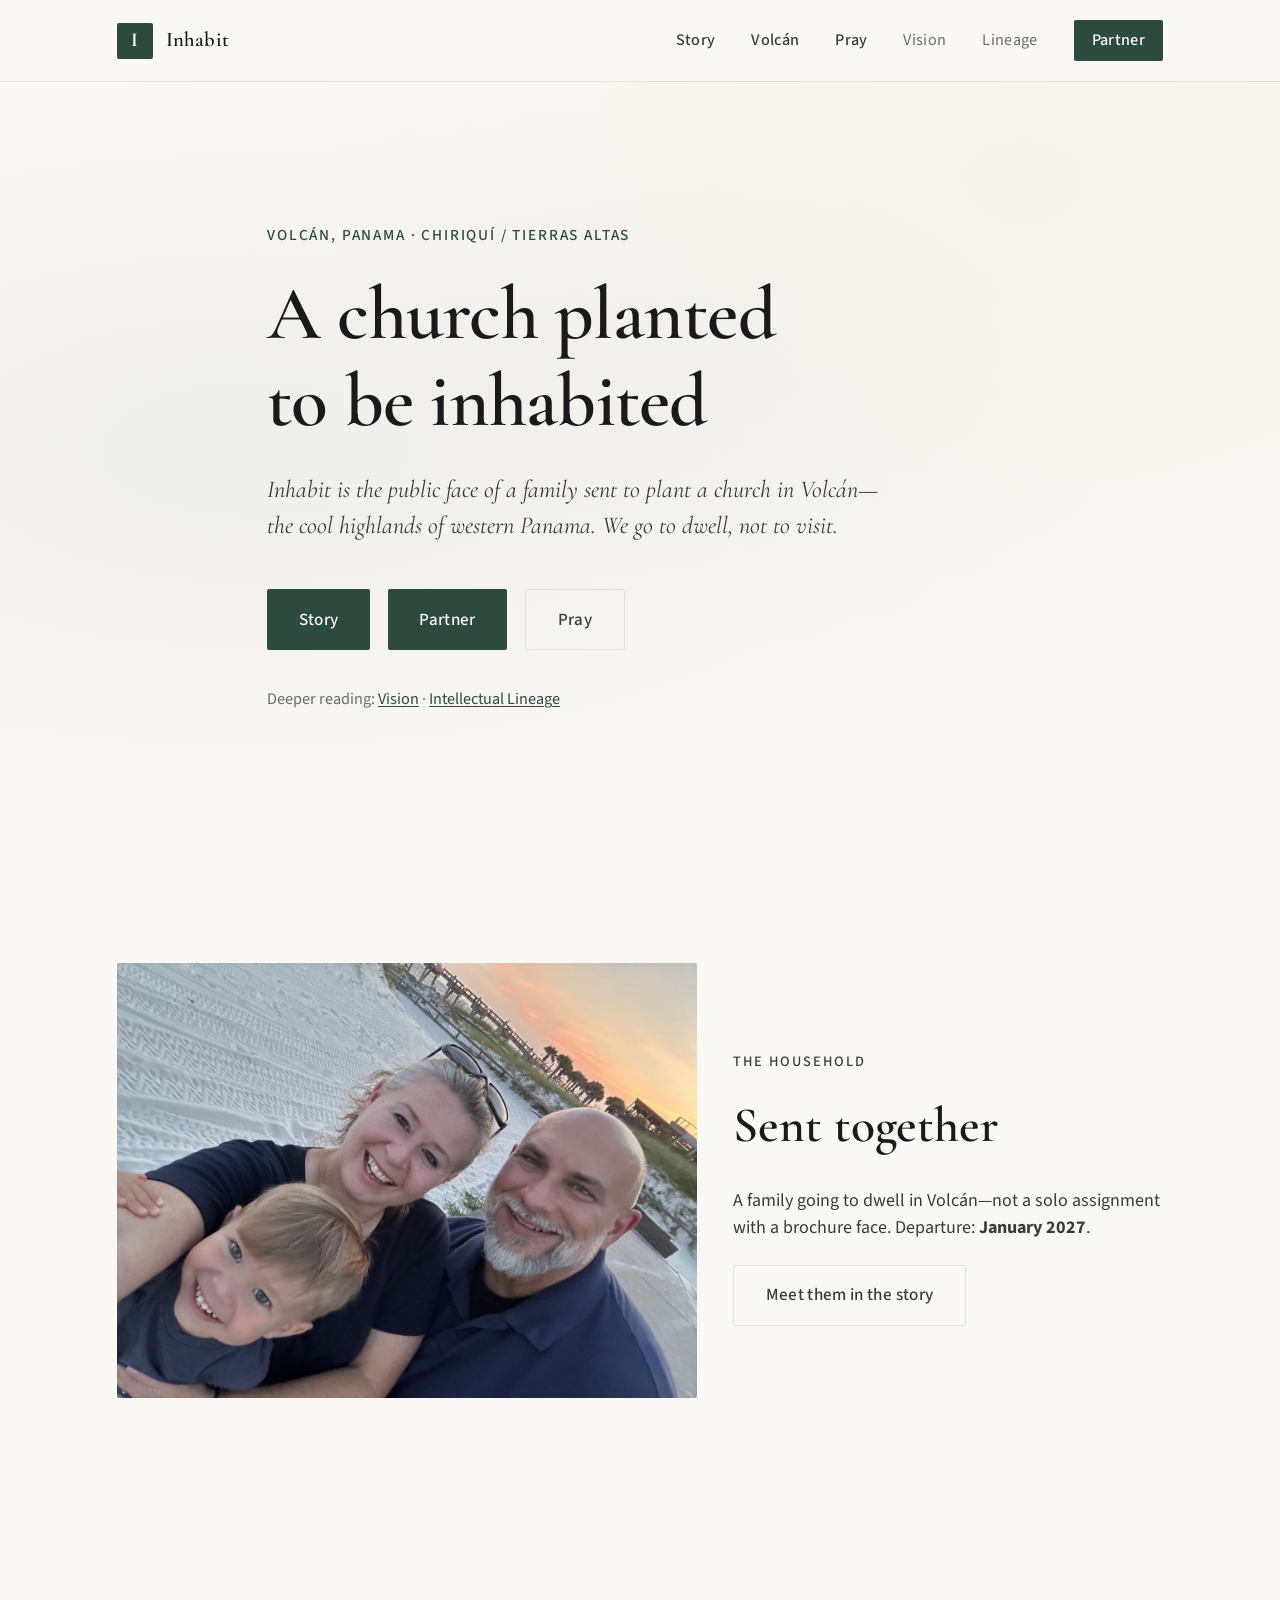
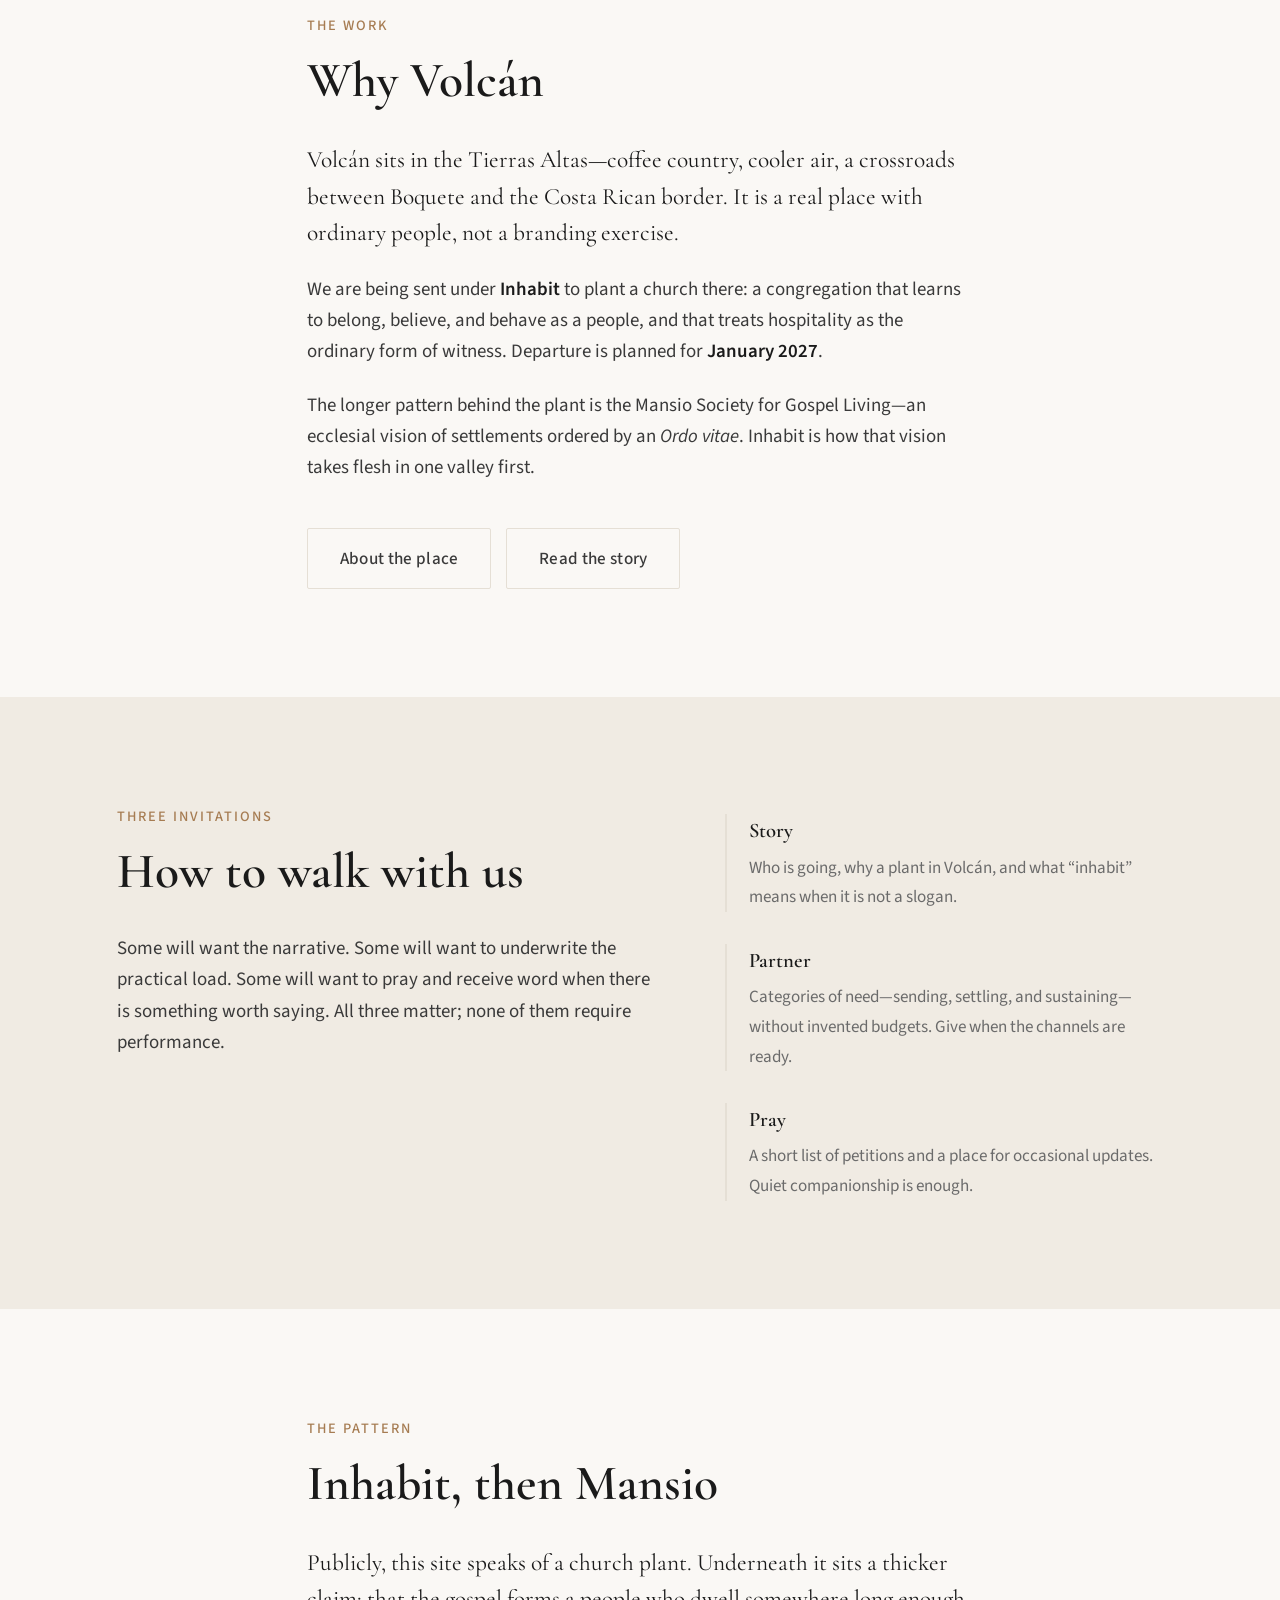
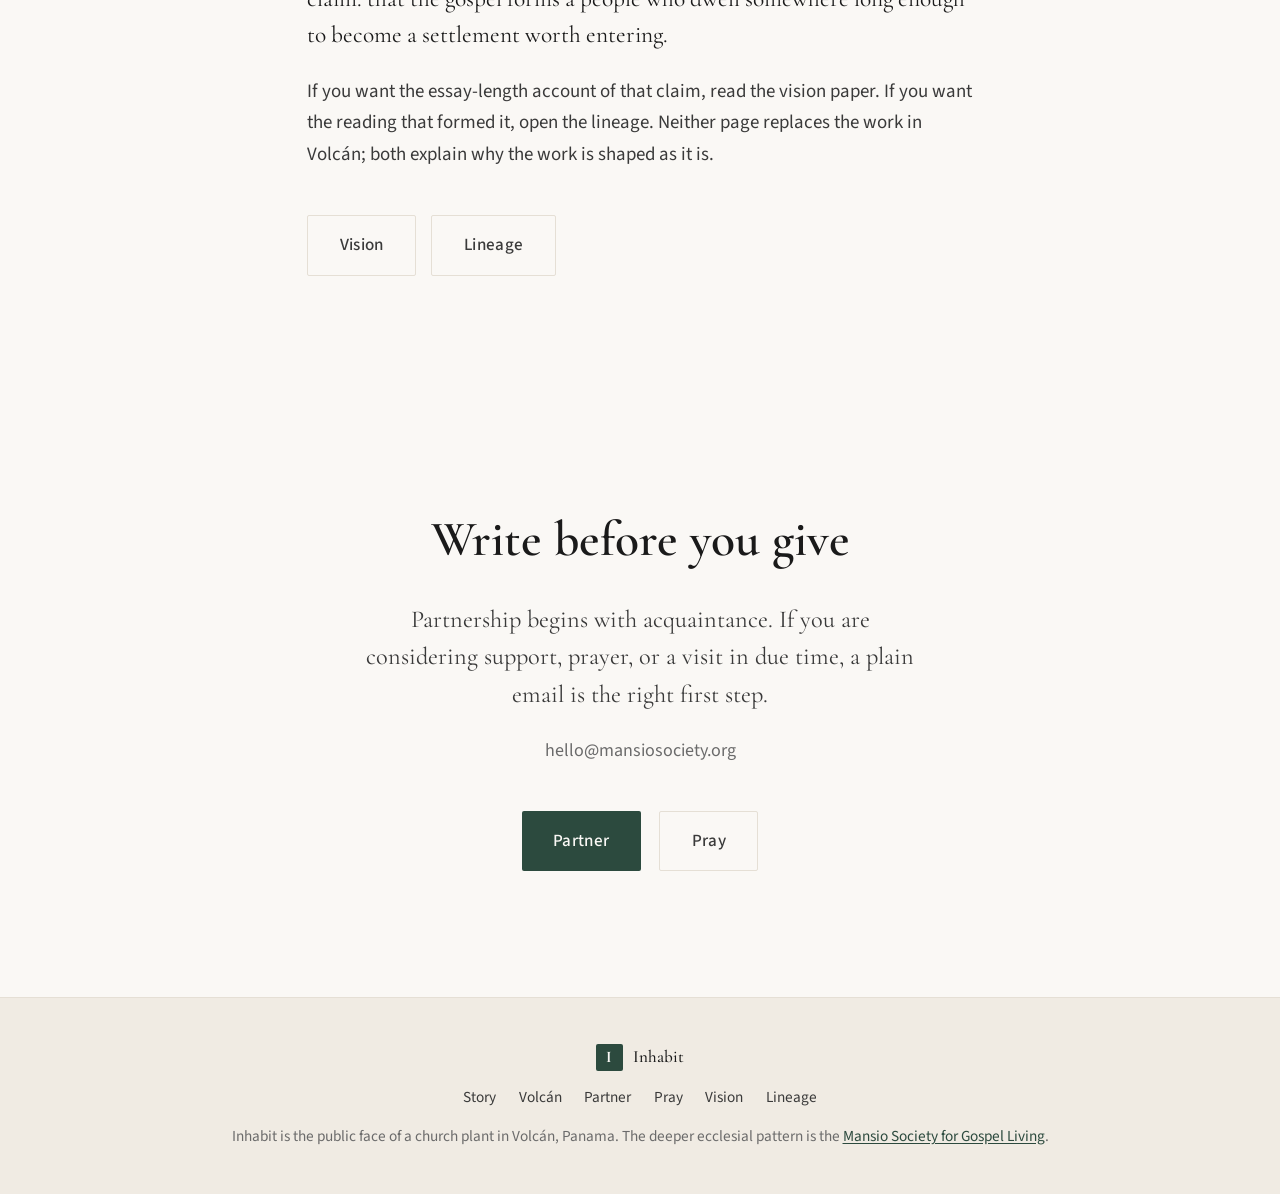
==== commit 70f77ae5: "Add family photographs to mission storytelling pages." ====
--- a/index.html
+++ b/index.html
@@ -54,6 +54,22 @@
     </div>
   </section>
 
+  <section class="section section-tight section-family">
+    <div class="container">
+      <div class="family-band">
+        <figure class="media-figure media-figure-hero">
+          <img src="images/family-beach-sunset.jpg" alt="The family being sent to Volcán" width="1600" height="1200" loading="eager">
+        </figure>
+        <div class="family-band-copy">
+          <p class="section-label">The household</p>
+          <h2>Sent together</h2>
+          <p>A family going to dwell in Volcán—not a solo assignment with a brochure face. Departure: <strong>January 2027</strong>.</p>
+          <a href="mission.html" class="btn btn-ghost">Meet them in the story</a>
+        </div>
+      </div>
+    </div>
+  </section>
+
   <section class="section section-name">
     <div class="container narrow">
       <p class="section-label">The Work</p>
--- a/styles.css
+++ b/styles.css
@@ -1150,6 +1150,65 @@
   font-size: 1.1rem;
 }
 
+
+/* Photos */
+.media-figure {
+  margin: 2rem 0 2.25rem;
+  padding: 0;
+}
+.media-figure img {
+  display: block;
+  width: 100%;
+  height: auto;
+  border-radius: 2px;
+  object-fit: cover;
+}
+.media-figure figcaption {
+  margin-top: 0.65rem;
+  font-size: 0.92rem;
+  color: var(--muted);
+  font-family: var(--serif);
+  font-style: italic;
+}
+.media-figure-tight {
+  margin: 0;
+}
+.media-figure-hero {
+  margin: 0;
+}
+.photo-grid {
+  display: grid;
+  grid-template-columns: 1.2fr 0.8fr;
+  gap: 1rem;
+  margin: 0 0 2.25rem;
+  align-items: stretch;
+}
+.photo-grid .media-figure img {
+  height: 100%;
+  min-height: 14rem;
+  object-fit: cover;
+}
+.family-band {
+  display: grid;
+  grid-template-columns: 1.35fr 1fr;
+  gap: 2rem;
+  align-items: center;
+}
+.family-band-copy h2 {
+  margin-top: 0.35rem;
+}
+.family-band-copy p {
+  color: var(--ink-soft, var(--muted));
+  line-height: 1.55;
+  margin: 0.85rem 0 1.25rem;
+}
+@media (max-width: 800px) {
+  .photo-grid,
+  .family-band {
+    grid-template-columns: 1fr;
+  }
+}
+
 .card-grid {
   display: grid;
   grid-template-columns: 1fr 1fr;
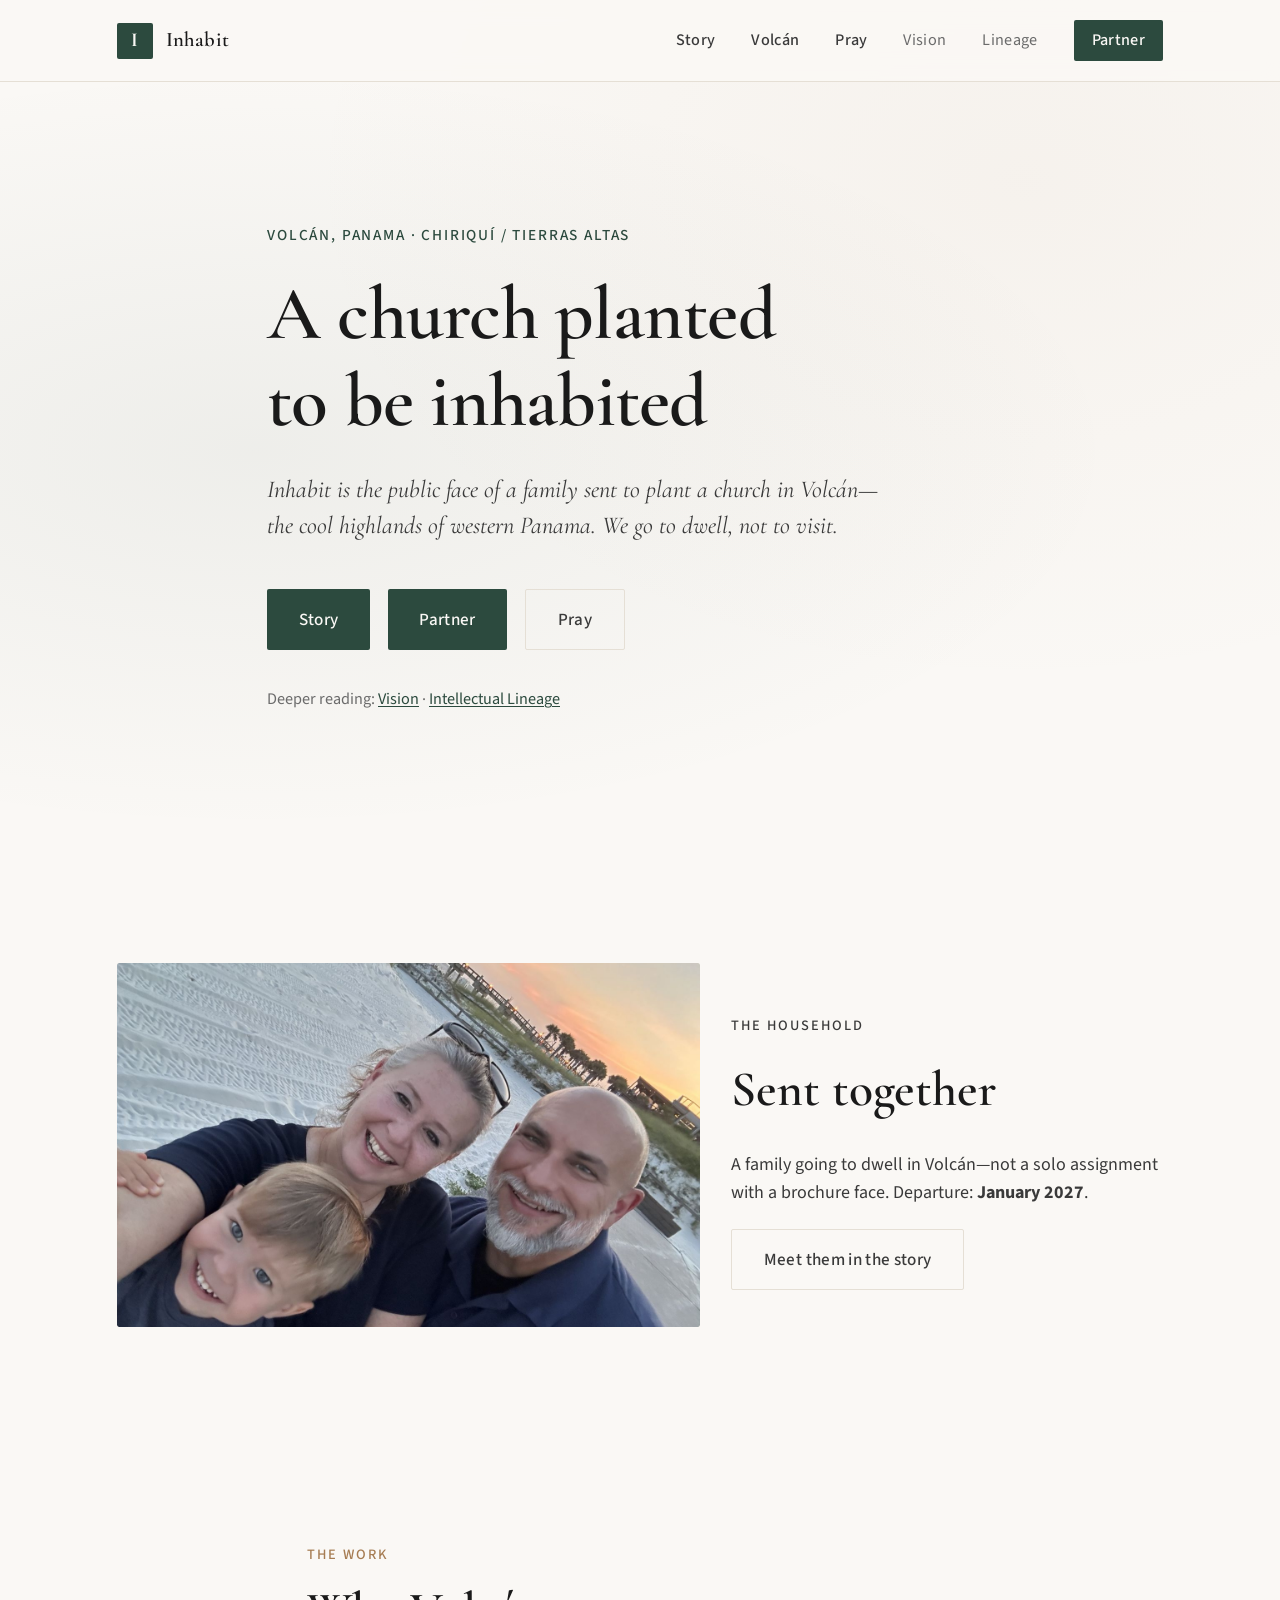
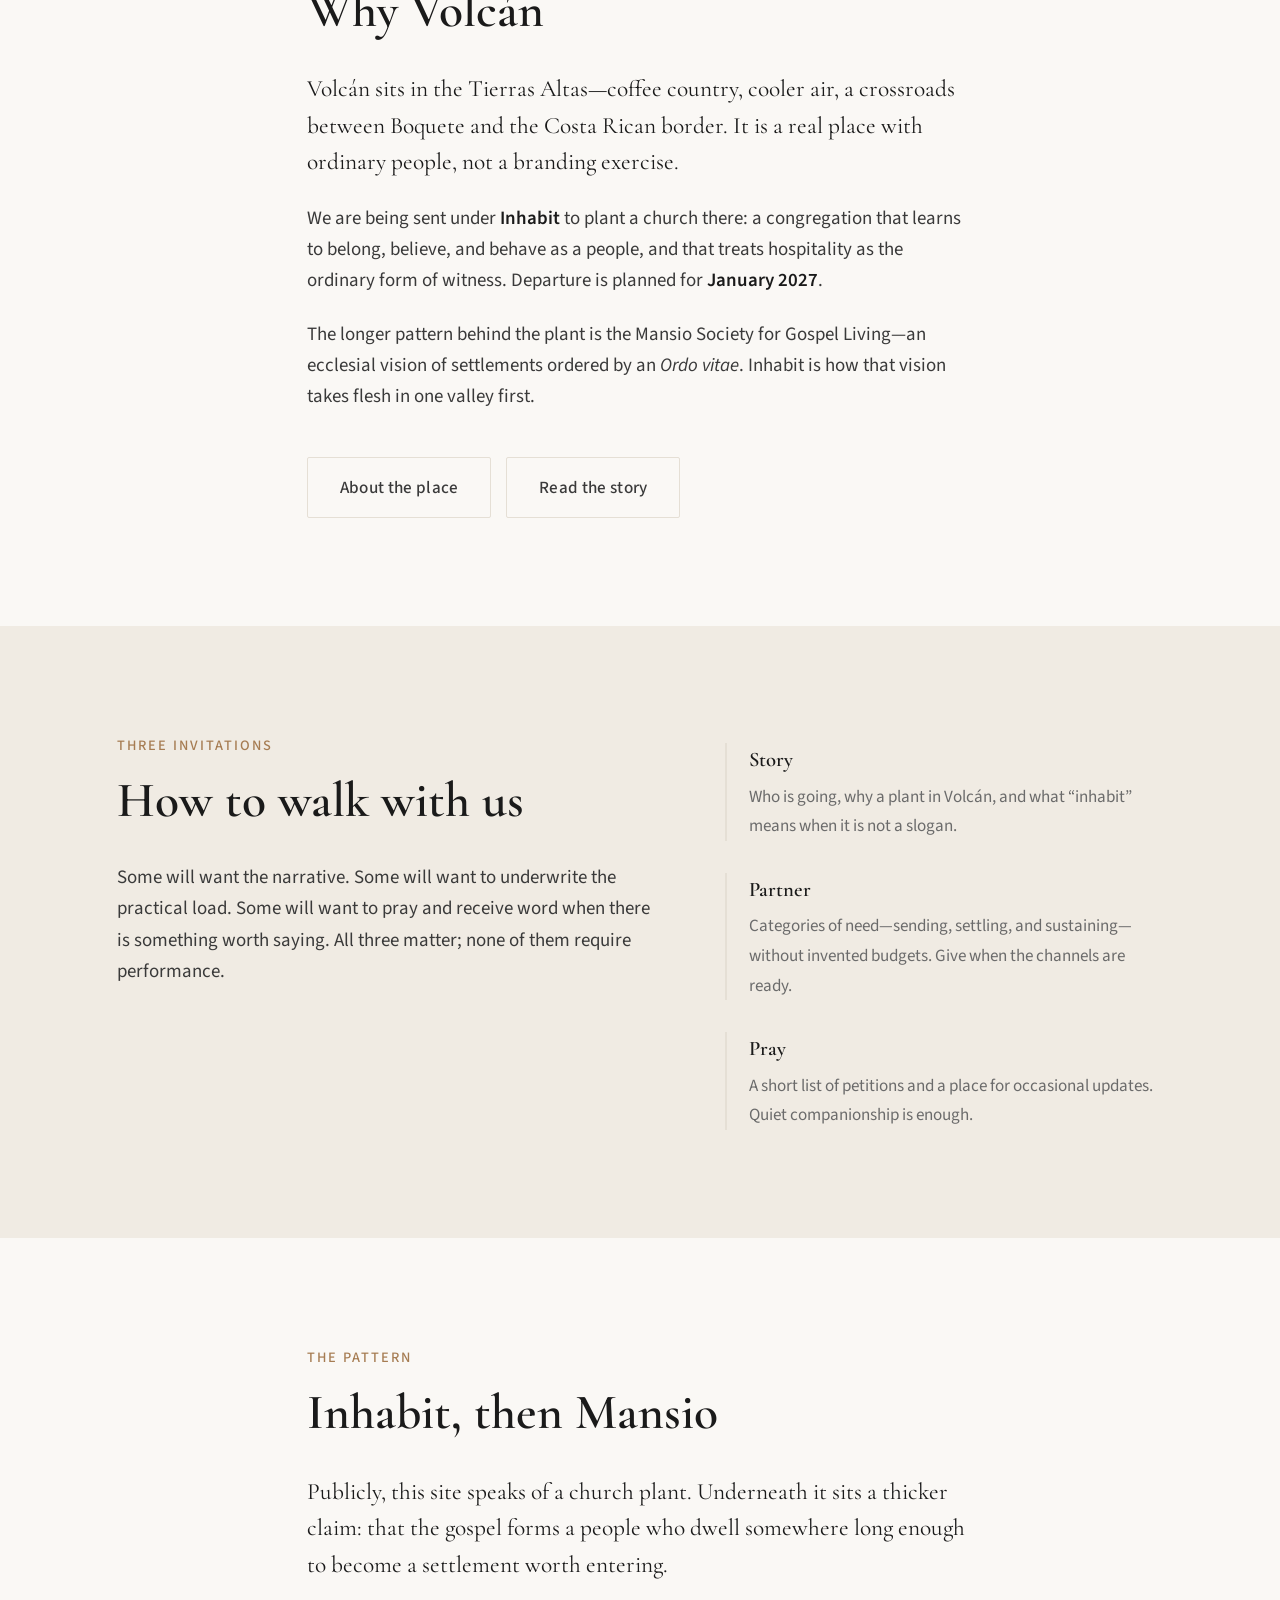
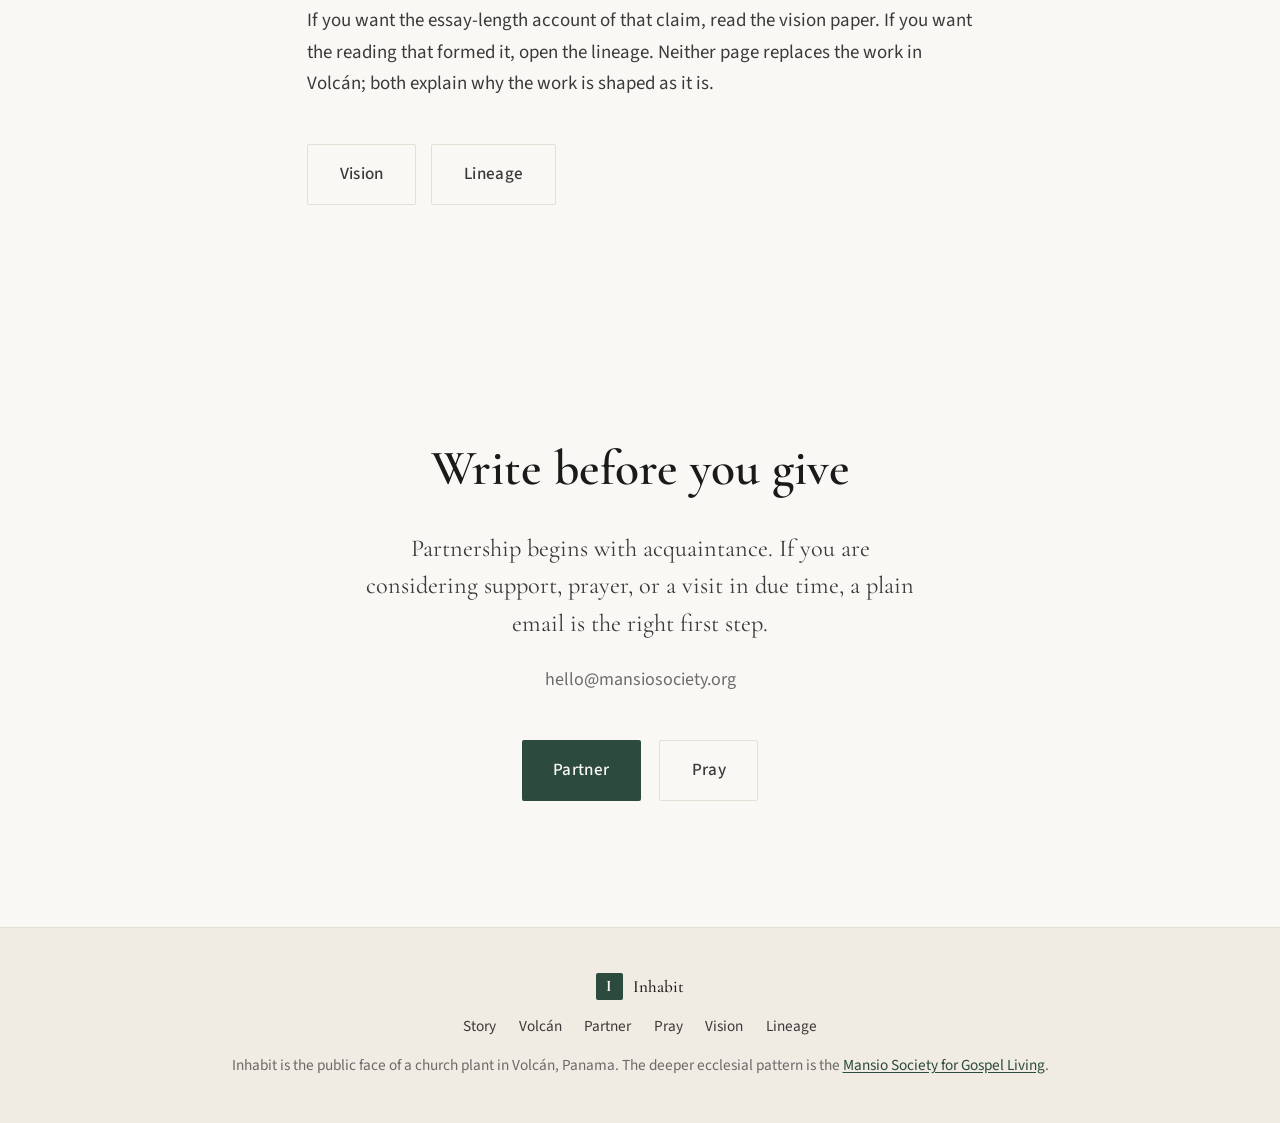
==== commit 94f38008: "Fix mobile photo sizing with constrained crops." ====
--- a/index.html
+++ b/index.html
@@ -57,7 +57,7 @@
   <section class="section section-tight section-family">
     <div class="container">
       <div class="family-band">
-        <figure class="media-figure media-figure-hero">
+        <figure class="media-figure media-figure-hero media-figure--wide">
           <img src="images/family-beach-sunset.jpg" alt="The family being sent to Volcán" width="1600" height="1200" loading="eager">
         </figure>
         <div class="family-band-copy">
--- a/styles.css
+++ b/styles.css
@@ -1151,20 +1151,46 @@
 }
 
 
-/* Photos */
+
+/* Photos — constrained crops, especially on small screens */
 .media-figure {
-  margin: 2rem 0 2.25rem;
+  margin: 1.5rem 0 1.75rem;
   padding: 0;
+  overflow: hidden;
+  border-radius: 2px;
+  background: var(--paper-dark);
 }
 .media-figure img {
   display: block;
   width: 100%;
   height: auto;
+  max-height: 28rem;
+  margin: 0 auto;
+  object-fit: cover;
+  object-position: center 25%;
   border-radius: 2px;
+}
+.media-figure--wide img {
+  aspect-ratio: 16 / 10;
+  width: 100%;
+  height: auto;
+  max-height: none;
   object-fit: cover;
+  object-position: center 30%;
+}
+.media-figure--portrait img,
+.media-figure--partner img {
+  aspect-ratio: 3 / 4;
+  width: min(100%, 22rem);
+  max-height: 26rem;
+  margin-left: auto;
+  margin-right: auto;
+  object-fit: cover;
+  object-position: center top;
 }
 .media-figure figcaption {
   margin-top: 0.65rem;
+  padding: 0 0.15rem;
   font-size: 0.92rem;
   color: var(--muted);
   font-family: var(--serif);
@@ -1178,21 +1204,38 @@
 }
 .photo-grid {
   display: grid;
-  grid-template-columns: 1.2fr 0.8fr;
-  gap: 1rem;
-  margin: 0 0 2.25rem;
+  grid-template-columns: 1.25fr 0.75fr;
+  gap: 0.75rem;
+  margin: 0 0 1.75rem;
   align-items: stretch;
 }
+.photo-grid .media-figure {
+  margin: 0;
+  height: 100%;
+}
 .photo-grid .media-figure img {
-  height: 100%;
-  min-height: 14rem;
+  width: 100%;
+  height: 14rem;
+  max-height: 14rem;
+  aspect-ratio: auto;
   object-fit: cover;
+  object-position: center 20%;
+}
+.photo-grid .media-figure--portrait img {
+  width: 100%;
+  object-position: center 15%;
 }
 .family-band {
   display: grid;
   grid-template-columns: 1.35fr 1fr;
-  gap: 2rem;
+  gap: 1.75rem;
   align-items: center;
+}
+.family-band .media-figure {
+  margin: 0;
+}
+.family-band .media-figure img {
+  max-height: 22rem;
 }
 .family-band-copy h2 {
   margin-top: 0.35rem;
@@ -1202,10 +1245,53 @@
   line-height: 1.55;
   margin: 0.85rem 0 1.25rem;
 }
+
 @media (max-width: 800px) {
-  .photo-grid,
+  .media-figure {
+    margin: 1.15rem 0 1.35rem;
+  }
+  .media-figure img {
+    max-height: 14rem;
+  }
+  .media-figure--wide img {
+    aspect-ratio: 4 / 3;
+    max-height: 15rem;
+    object-position: center 28%;
+  }
+  .media-figure--portrait img,
+  .media-figure--partner img {
+    width: 100%;
+    max-width: 18rem;
+    max-height: 16rem;
+    aspect-ratio: 4 / 5;
+    object-position: center 12%;
+  }
+  .photo-grid {
+    grid-template-columns: 1fr 1fr;
+    gap: 0.5rem;
+    margin-bottom: 1.35rem;
+  }
+  .photo-grid .media-figure img {
+    height: 7.5rem;
+    max-height: 7.5rem;
+  }
   .family-band {
     grid-template-columns: 1fr;
+    gap: 1.1rem;
+  }
+  .family-band .media-figure img {
+    max-height: 13.5rem;
+    aspect-ratio: 4 / 3;
+  }
+}
+
+@media (max-width: 420px) {
+  .media-figure--wide img {
+    max-height: 12.5rem;
+  }
+  .photo-grid .media-figure img {
+    height: 6.25rem;
+    max-height: 6.25rem;
   }
 }
 
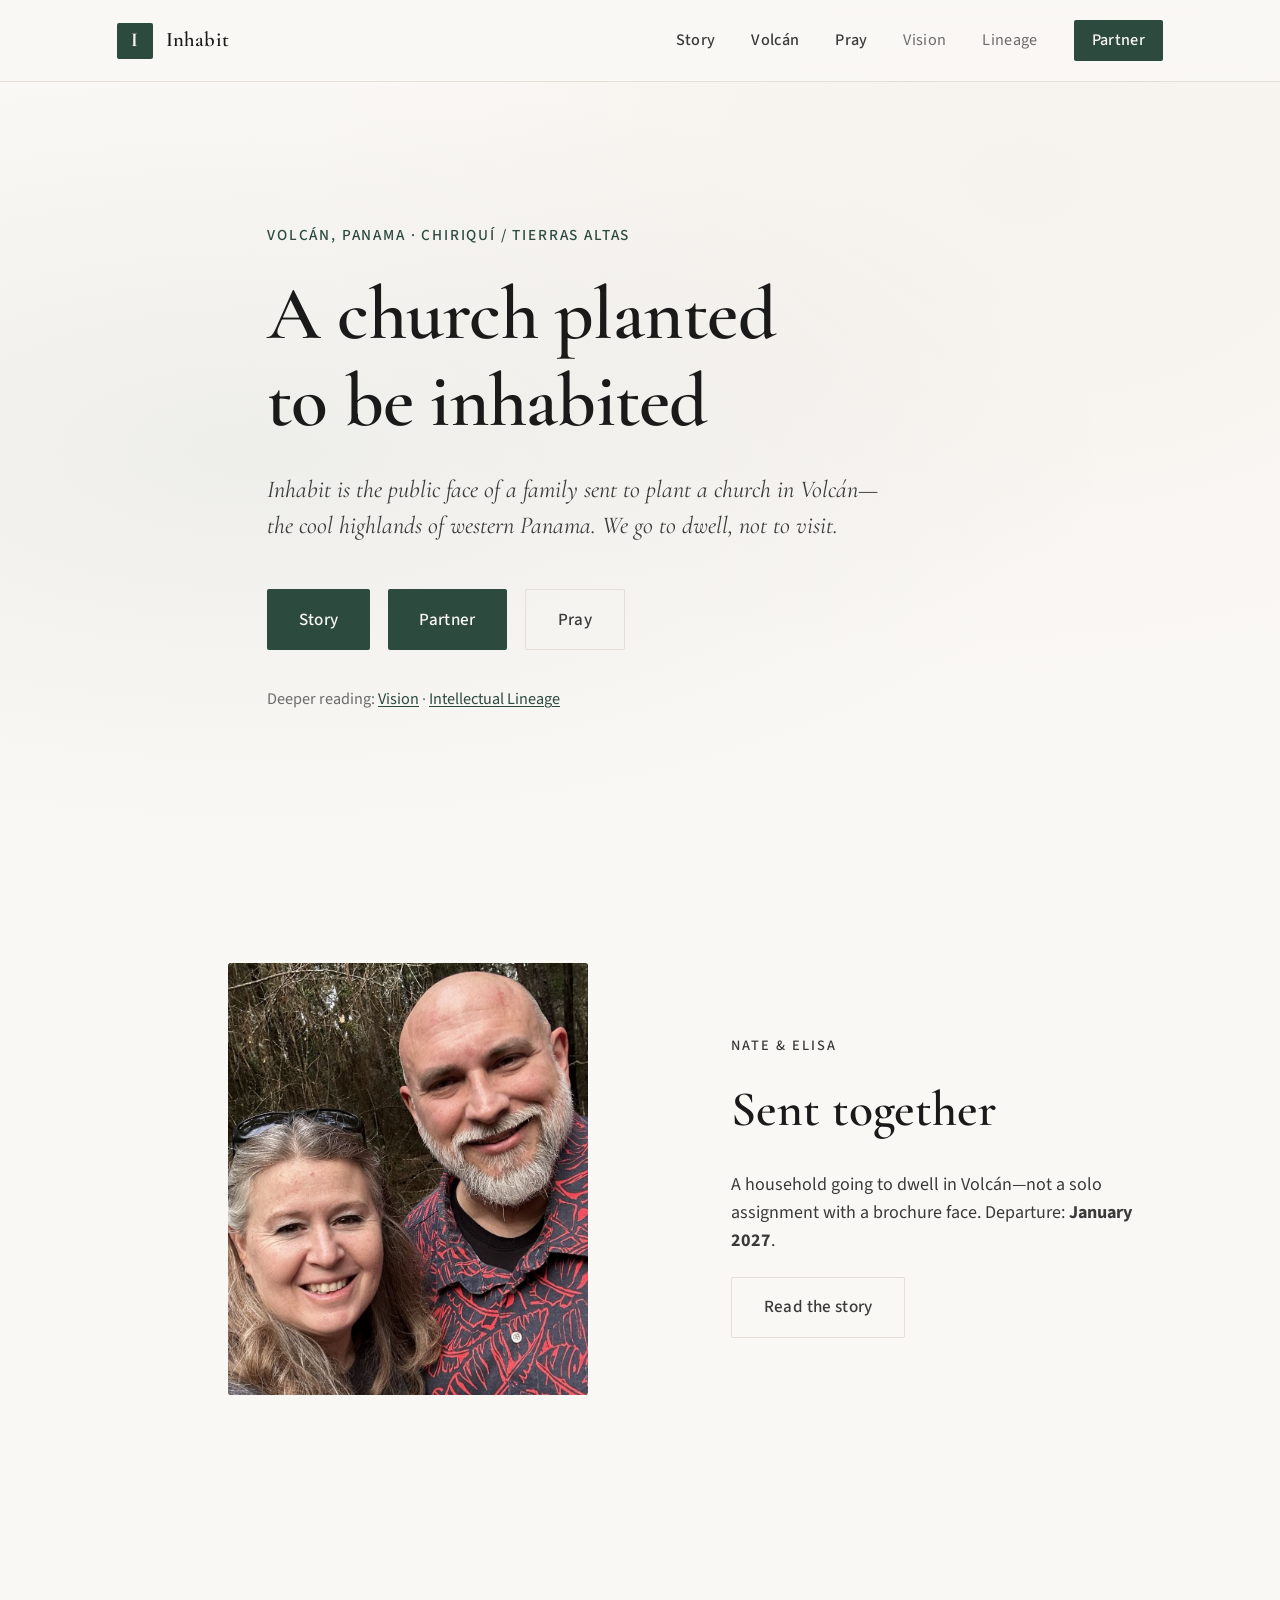
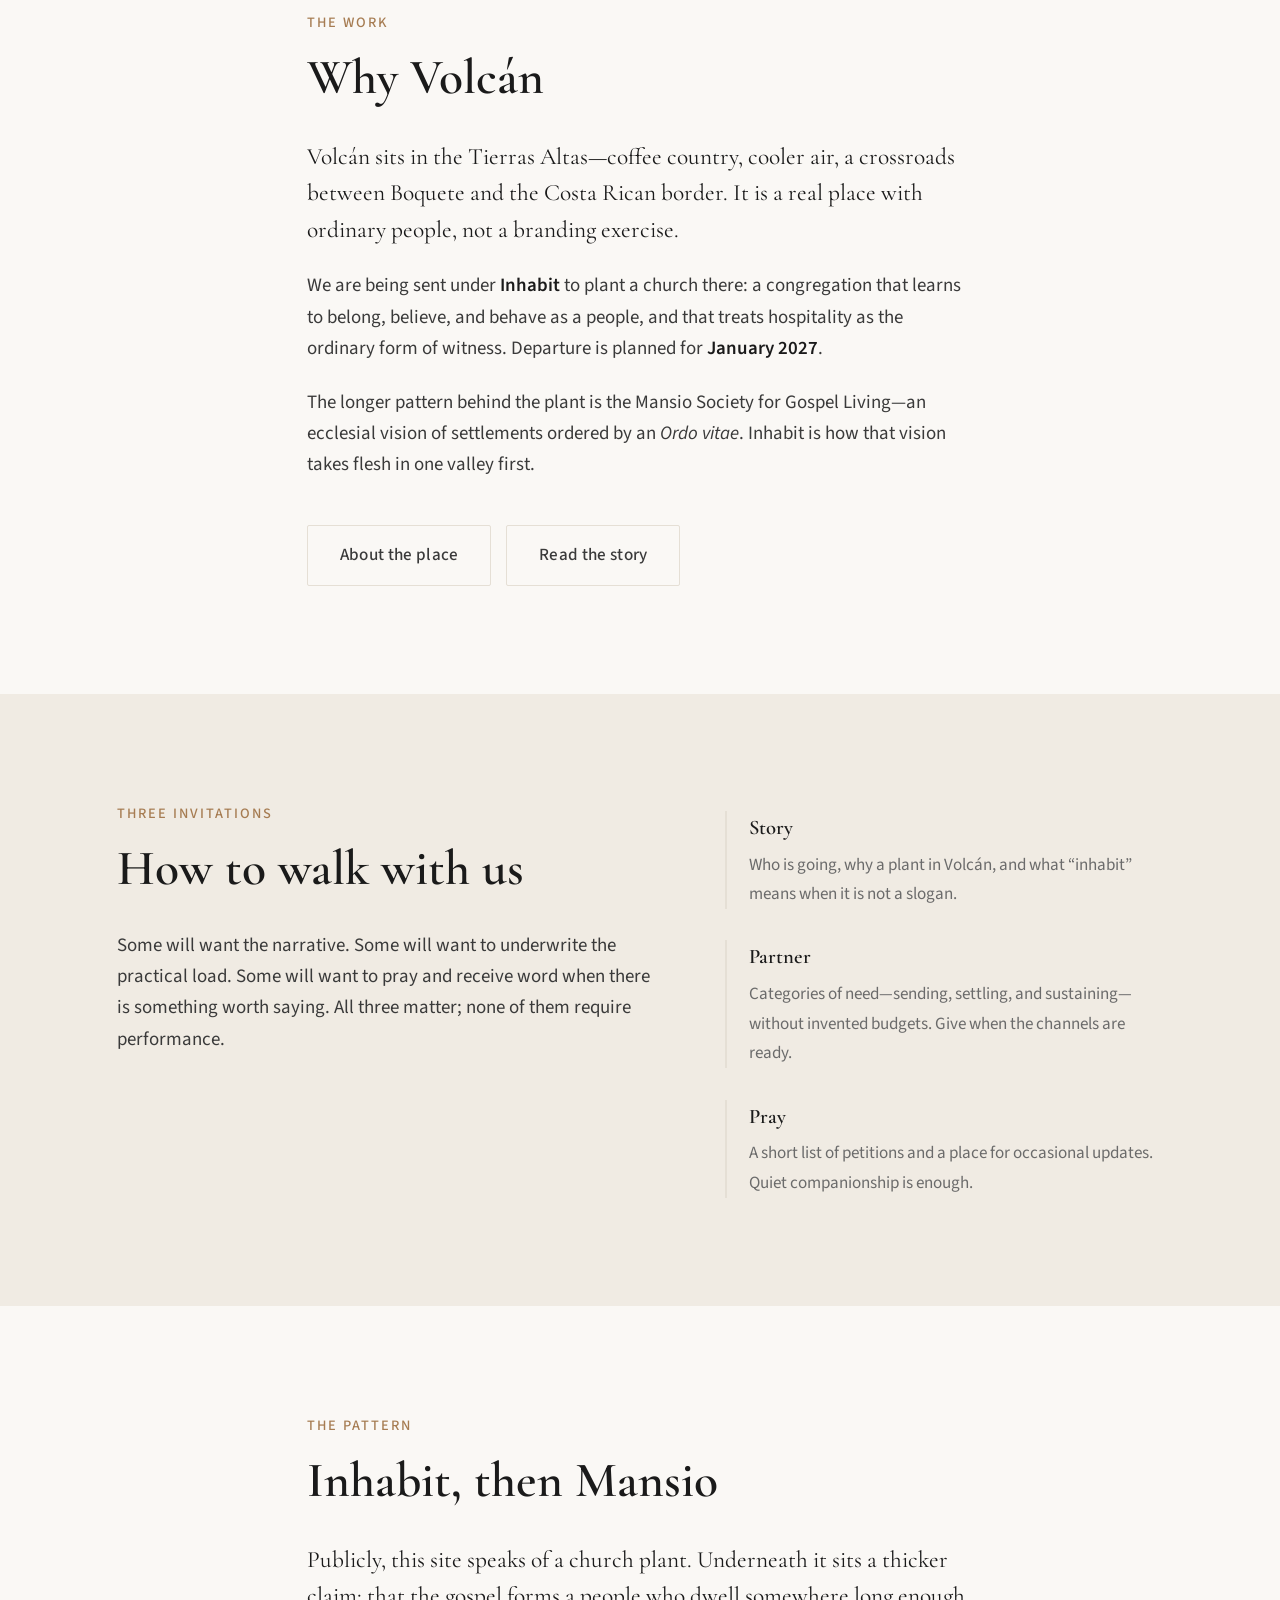
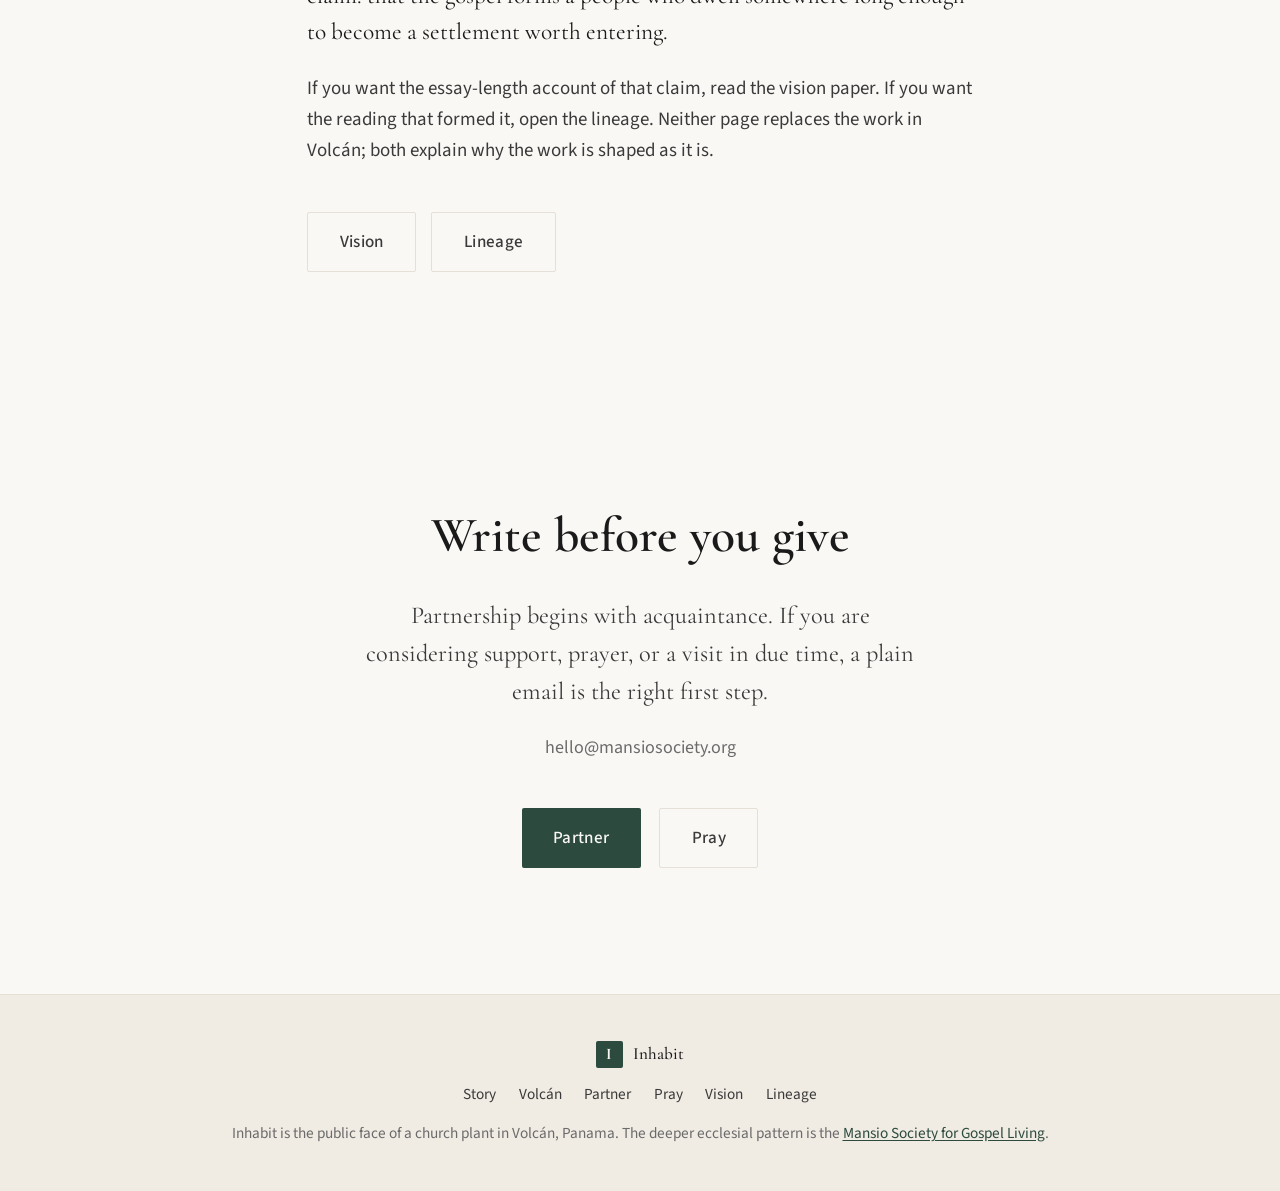
==== commit d6494c5e: "Use Nate and Elisa couple photo on the home page." ====
--- a/index.html
+++ b/index.html
@@ -57,14 +57,14 @@
   <section class="section section-tight section-family">
     <div class="container">
       <div class="family-band">
-        <figure class="media-figure media-figure-hero media-figure--wide">
-          <img src="images/family-beach-sunset.jpg" alt="The family being sent to Volcán" width="1600" height="1200" loading="eager">
+        <figure class="media-figure media-figure-hero media-figure--portrait">
+          <img src="images/couple-outdoors.jpg" alt="Nate and Elisa Long" width="951" height="1194" loading="eager">
         </figure>
         <div class="family-band-copy">
-          <p class="section-label">The household</p>
+          <p class="section-label">Nate &amp; Elisa</p>
           <h2>Sent together</h2>
-          <p>A family going to dwell in Volcán—not a solo assignment with a brochure face. Departure: <strong>January 2027</strong>.</p>
-          <a href="mission.html" class="btn btn-ghost">Meet them in the story</a>
+          <p>A household going to dwell in Volcán—not a solo assignment with a brochure face. Departure: <strong>January 2027</strong>.</p>
+          <a href="mission.html" class="btn btn-ghost">Read the story</a>
         </div>
       </div>
     </div>
--- a/styles.css
+++ b/styles.css
@@ -1237,6 +1237,18 @@
 .family-band .media-figure img {
   max-height: 22rem;
 }
+.family-band .media-figure--portrait {
+  justify-self: center;
+  width: 100%;
+  max-width: 20rem;
+}
+.family-band .media-figure--portrait img {
+  width: 100%;
+  max-width: 20rem;
+  max-height: 24rem;
+  aspect-ratio: 4 / 5;
+  object-position: center 15%;
+}
 .family-band-copy h2 {
   margin-top: 0.35rem;
 }
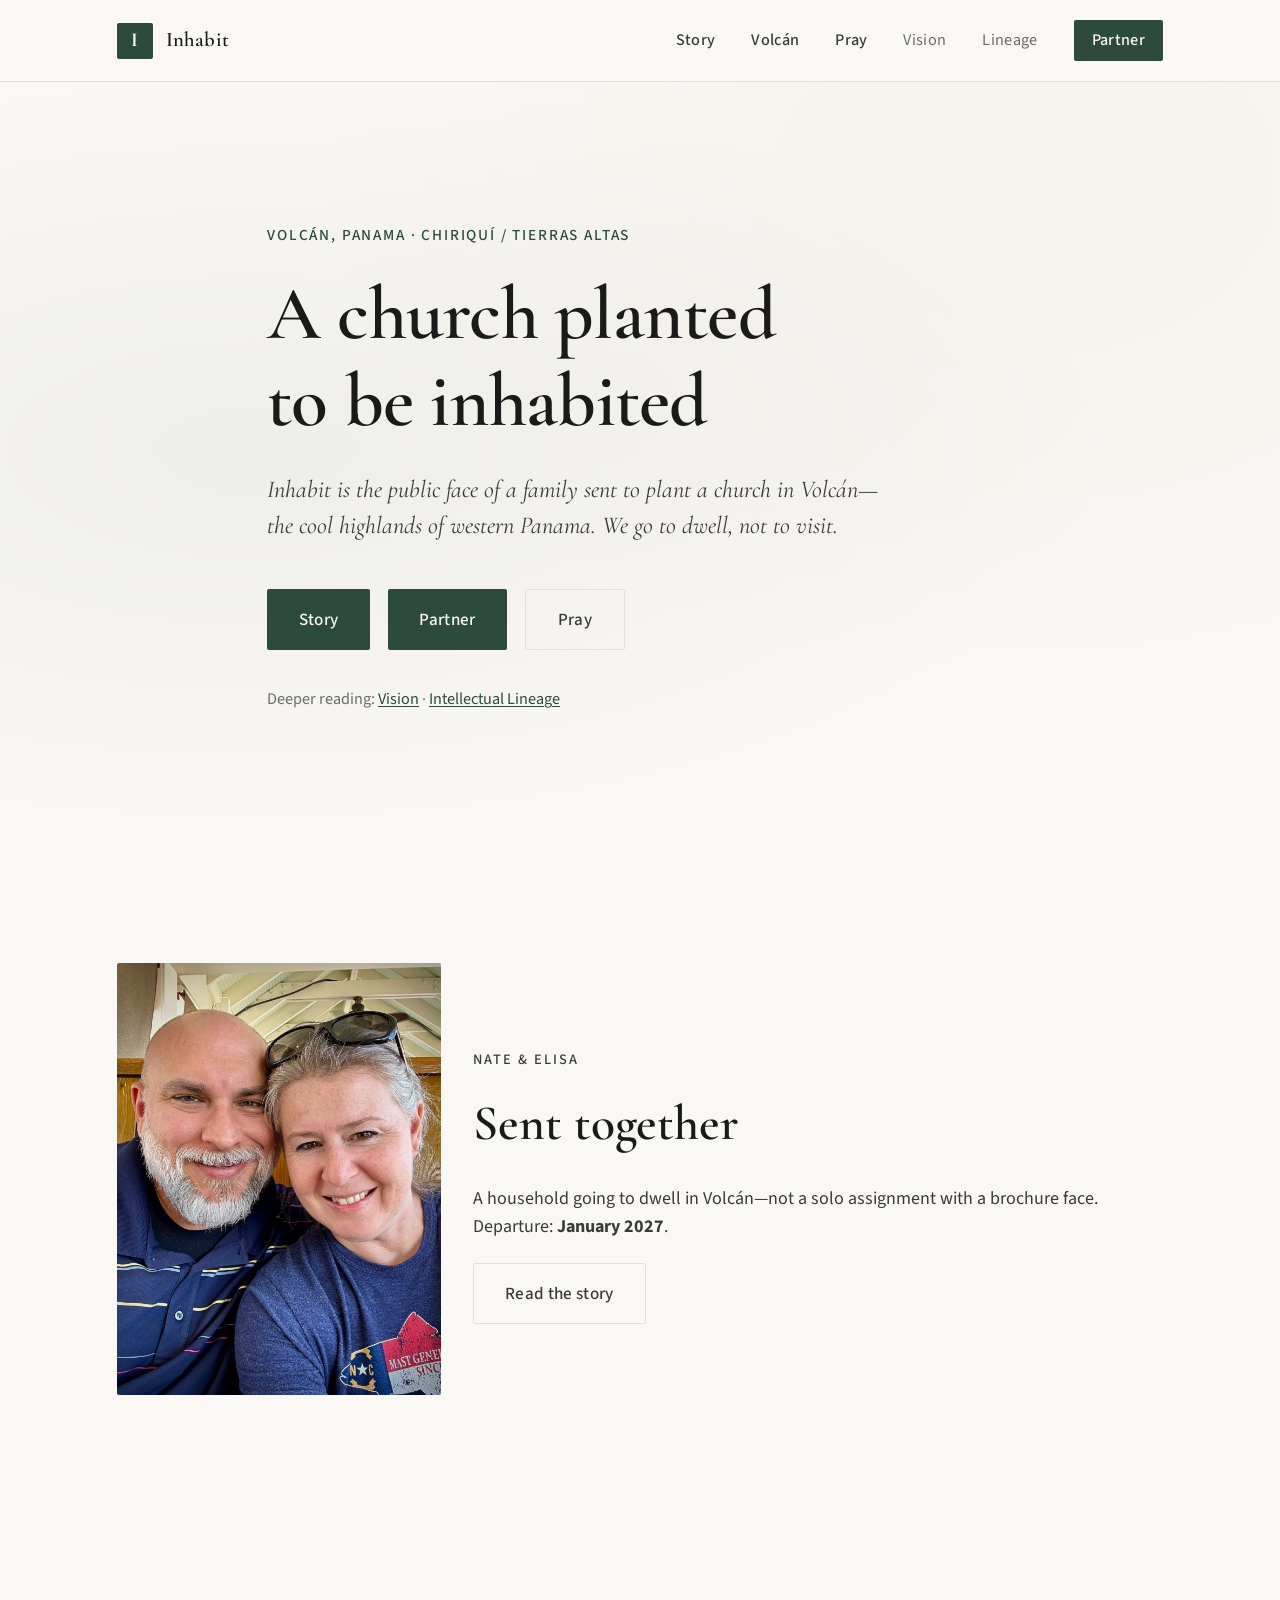
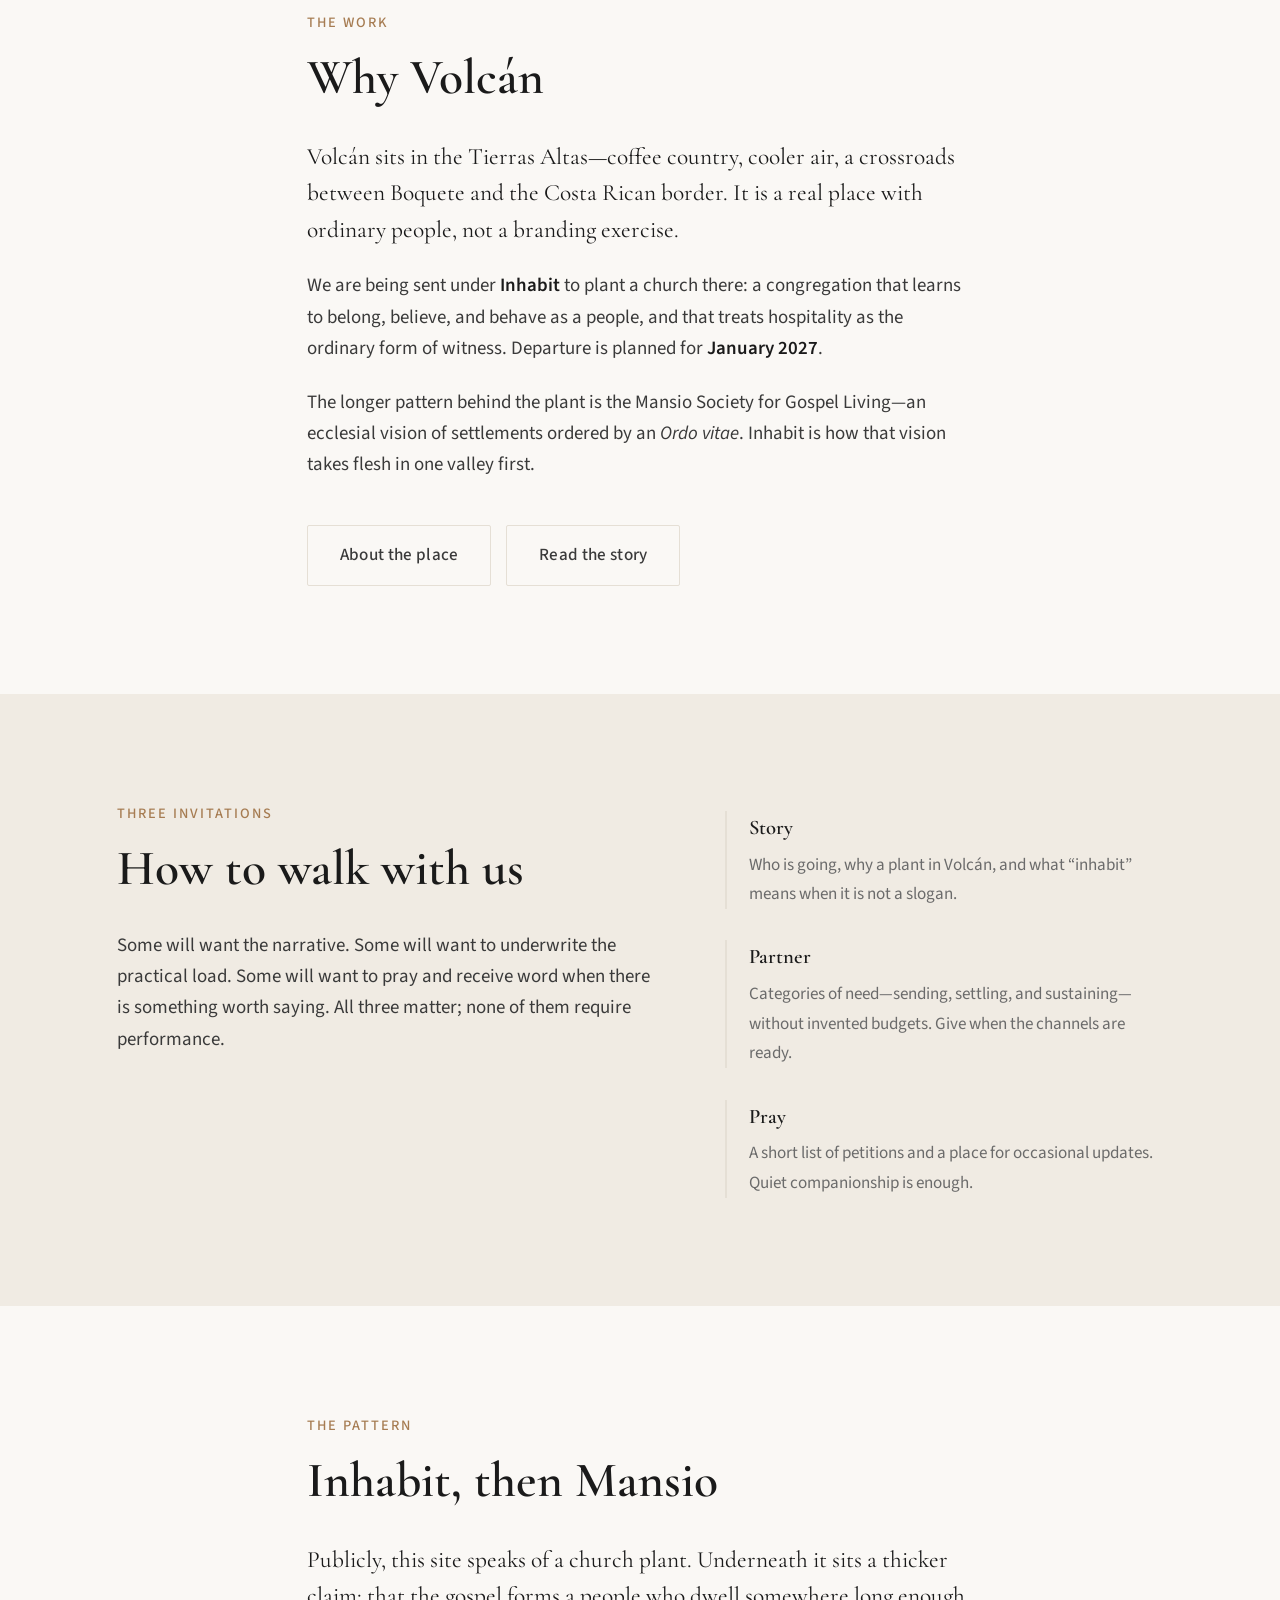
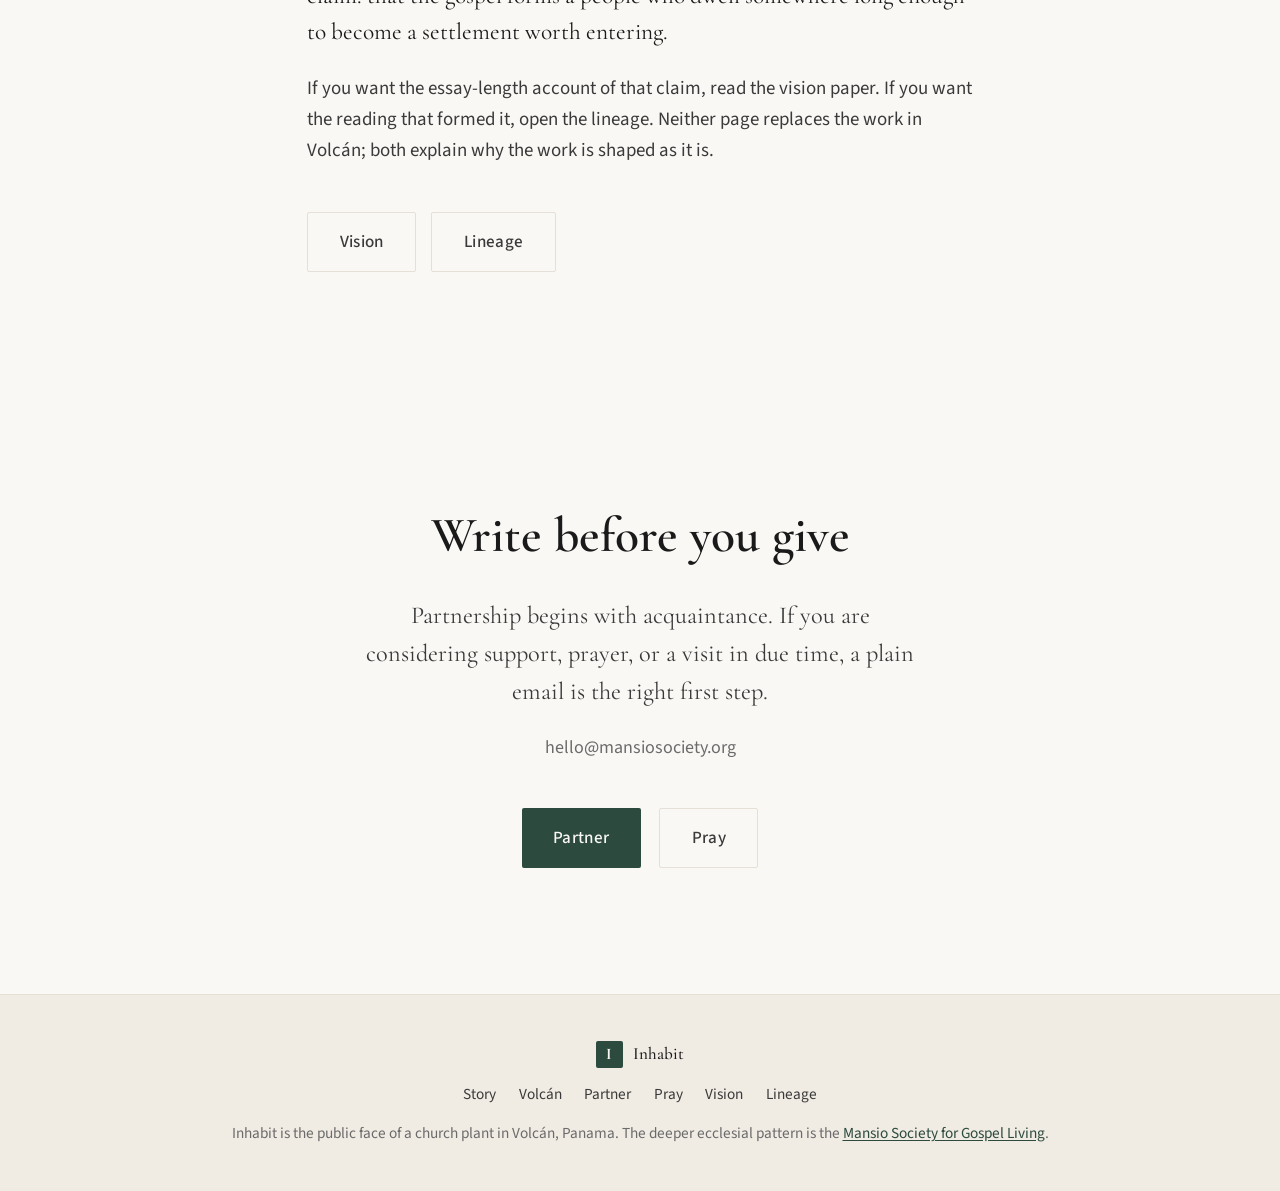
==== commit 087ed211: "Use Nate and Elisa selfie on home; add family group on Story." ====
--- a/index.html
+++ b/index.html
@@ -58,7 +58,7 @@
     <div class="container">
       <div class="family-band">
         <figure class="media-figure media-figure-hero media-figure--portrait">
-          <img src="images/couple-outdoors.jpg" alt="Nate and Elisa Long" width="951" height="1194" loading="eager">
+          <img src="images/nate-elisa-selfie.jpg" alt="Nate and Elisa Long" width="1200" height="1600" loading="eager">
         </figure>
         <div class="family-band-copy">
           <p class="section-label">Nate &amp; Elisa</p>
--- a/styles.css
+++ b/styles.css
@@ -1152,41 +1152,33 @@
 
 
 
-/* Photos — constrained crops, especially on small screens */
+
+/* Photos — fluid with viewport; no forced crops */
 .media-figure {
   margin: 1.5rem 0 1.75rem;
   padding: 0;
-  overflow: hidden;
-  border-radius: 2px;
-  background: var(--paper-dark);
+  max-width: 100%;
 }
 .media-figure img {
   display: block;
   width: 100%;
+  max-width: 100%;
   height: auto;
-  max-height: 28rem;
-  margin: 0 auto;
-  object-fit: cover;
-  object-position: center 25%;
   border-radius: 2px;
 }
-.media-figure--wide img {
-  aspect-ratio: 16 / 10;
+.media-figure--portrait,
+.media-figure--partner {
+  max-width: 22rem;
+  margin-left: auto;
+  margin-right: auto;
+}
+.media-figure--portrait img,
+.media-figure--partner img {
   width: 100%;
   height: auto;
-  max-height: none;
-  object-fit: cover;
-  object-position: center 30%;
-}
-.media-figure--portrait img,
-.media-figure--partner img {
-  aspect-ratio: 3 / 4;
-  width: min(100%, 22rem);
-  max-height: 26rem;
-  margin-left: auto;
-  margin-right: auto;
-  object-fit: cover;
-  object-position: center top;
+}
+.media-figure--wide {
+  max-width: 100%;
 }
 .media-figure figcaption {
   margin-top: 0.65rem;
@@ -1207,47 +1199,31 @@
   grid-template-columns: 1.25fr 0.75fr;
   gap: 0.75rem;
   margin: 0 0 1.75rem;
-  align-items: stretch;
+  align-items: start;
 }
 .photo-grid .media-figure {
   margin: 0;
-  height: 100%;
+  max-width: 100%;
 }
 .photo-grid .media-figure img {
   width: 100%;
-  height: 14rem;
-  max-height: 14rem;
-  aspect-ratio: auto;
-  object-fit: cover;
-  object-position: center 20%;
-}
-.photo-grid .media-figure--portrait img {
-  width: 100%;
-  object-position: center 15%;
+  height: auto;
 }
 .family-band {
   display: grid;
-  grid-template-columns: 1.35fr 1fr;
+  grid-template-columns: minmax(0, 18rem) 1fr;
   gap: 1.75rem;
   align-items: center;
 }
 .family-band .media-figure {
   margin: 0;
+  max-width: 18rem;
+  width: 100%;
+  justify-self: center;
 }
 .family-band .media-figure img {
-  max-height: 22rem;
-}
-.family-band .media-figure--portrait {
-  justify-self: center;
   width: 100%;
-  max-width: 20rem;
-}
-.family-band .media-figure--portrait img {
-  width: 100%;
-  max-width: 20rem;
-  max-height: 24rem;
-  aspect-ratio: 4 / 5;
-  object-position: center 15%;
+  height: auto;
 }
 .family-band-copy h2 {
   margin-top: 0.35rem;
@@ -1260,52 +1236,25 @@
 
 @media (max-width: 800px) {
   .media-figure {
-    margin: 1.15rem 0 1.35rem;
-  }
-  .media-figure img {
-    max-height: 14rem;
-  }
-  .media-figure--wide img {
-    aspect-ratio: 4 / 3;
-    max-height: 15rem;
-    object-position: center 28%;
-  }
-  .media-figure--portrait img,
-  .media-figure--partner img {
-    width: 100%;
-    max-width: 18rem;
-    max-height: 16rem;
-    aspect-ratio: 4 / 5;
-    object-position: center 12%;
+    margin: 1.1rem 0 1.25rem;
+  }
+  .media-figure--portrait,
+  .media-figure--partner {
+    max-width: min(100%, 20rem);
   }
   .photo-grid {
-    grid-template-columns: 1fr 1fr;
-    gap: 0.5rem;
-    margin-bottom: 1.35rem;
-  }
-  .photo-grid .media-figure img {
-    height: 7.5rem;
-    max-height: 7.5rem;
+    grid-template-columns: 1fr;
+    gap: 0.85rem;
   }
   .family-band {
     grid-template-columns: 1fr;
-    gap: 1.1rem;
-  }
-  .family-band .media-figure img {
-    max-height: 13.5rem;
-    aspect-ratio: 4 / 3;
-  }
-}
-
-@media (max-width: 420px) {
-  .media-figure--wide img {
-    max-height: 12.5rem;
-  }
-  .photo-grid .media-figure img {
-    height: 6.25rem;
-    max-height: 6.25rem;
-  }
-}
+    gap: 1rem;
+  }
+  .family-band .media-figure {
+    max-width: min(100%, 16rem);
+  }
+}
+
 
 .card-grid {
   display: grid;
